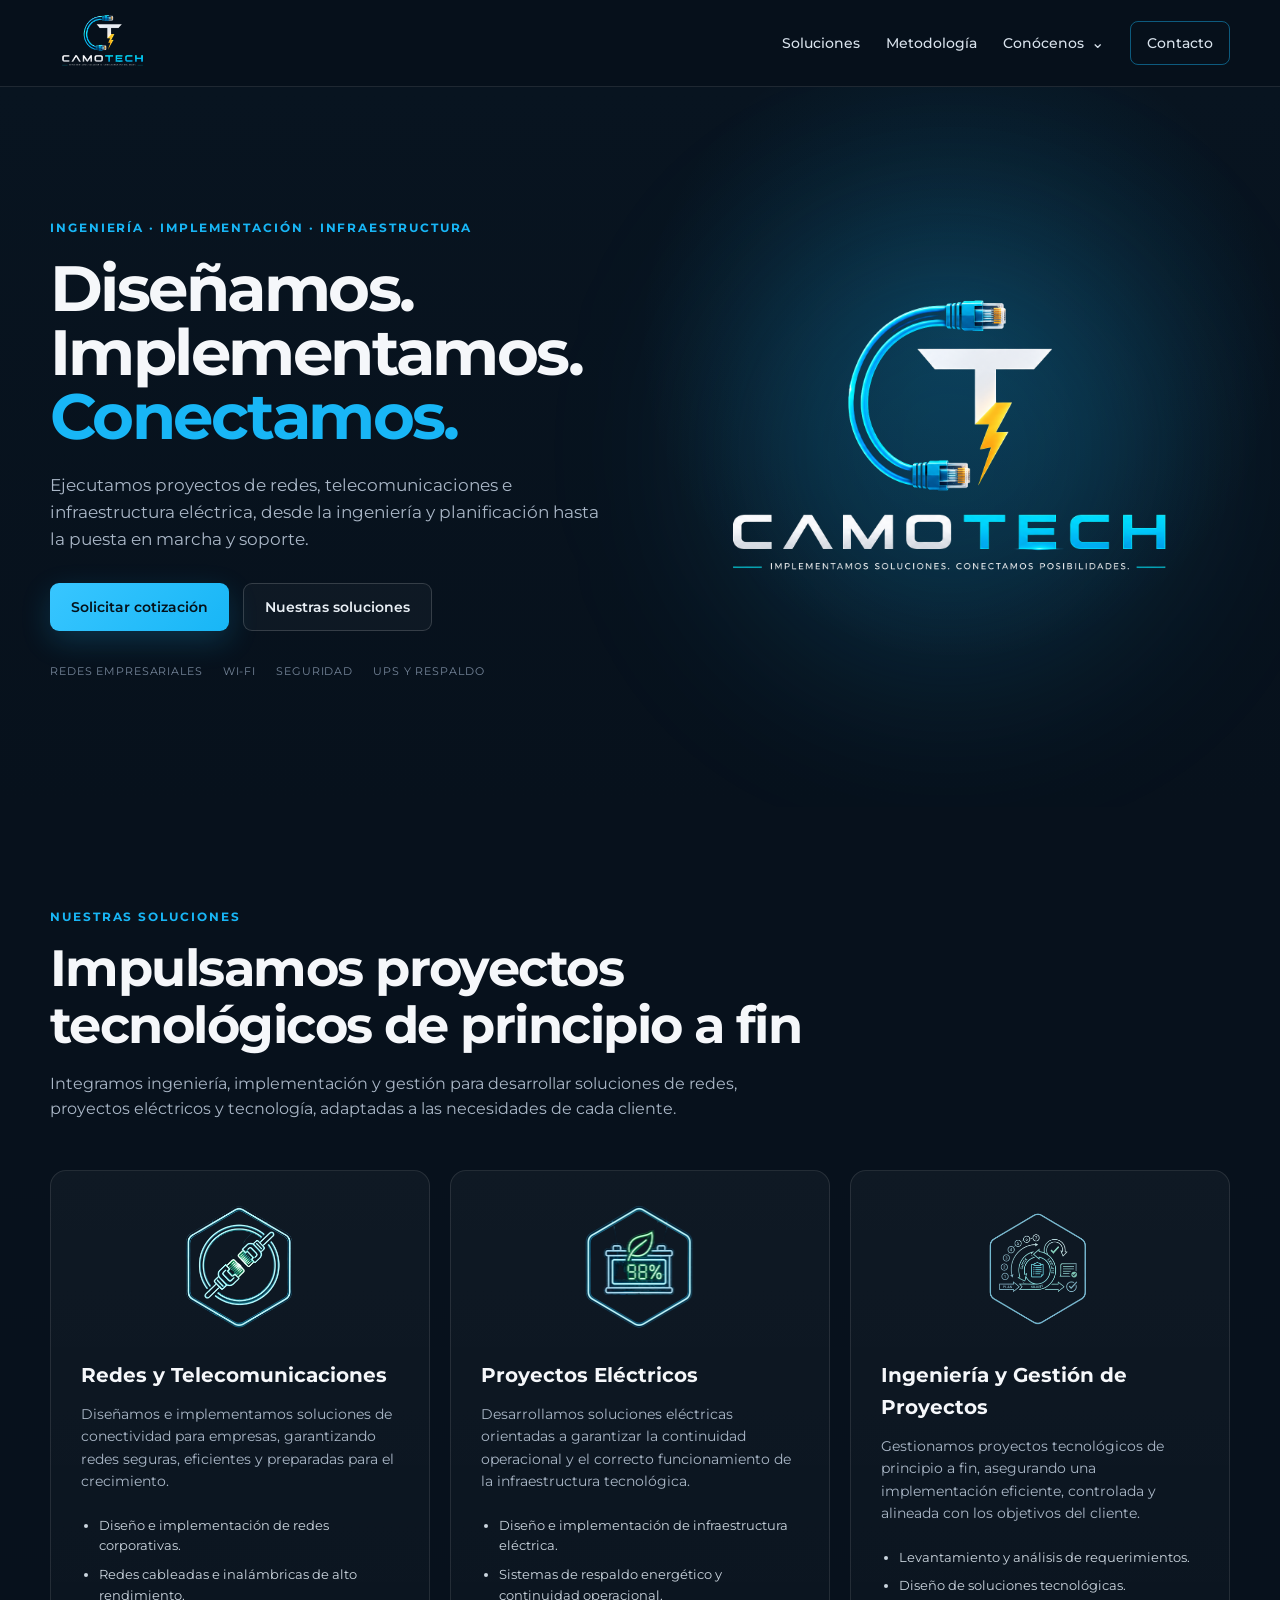
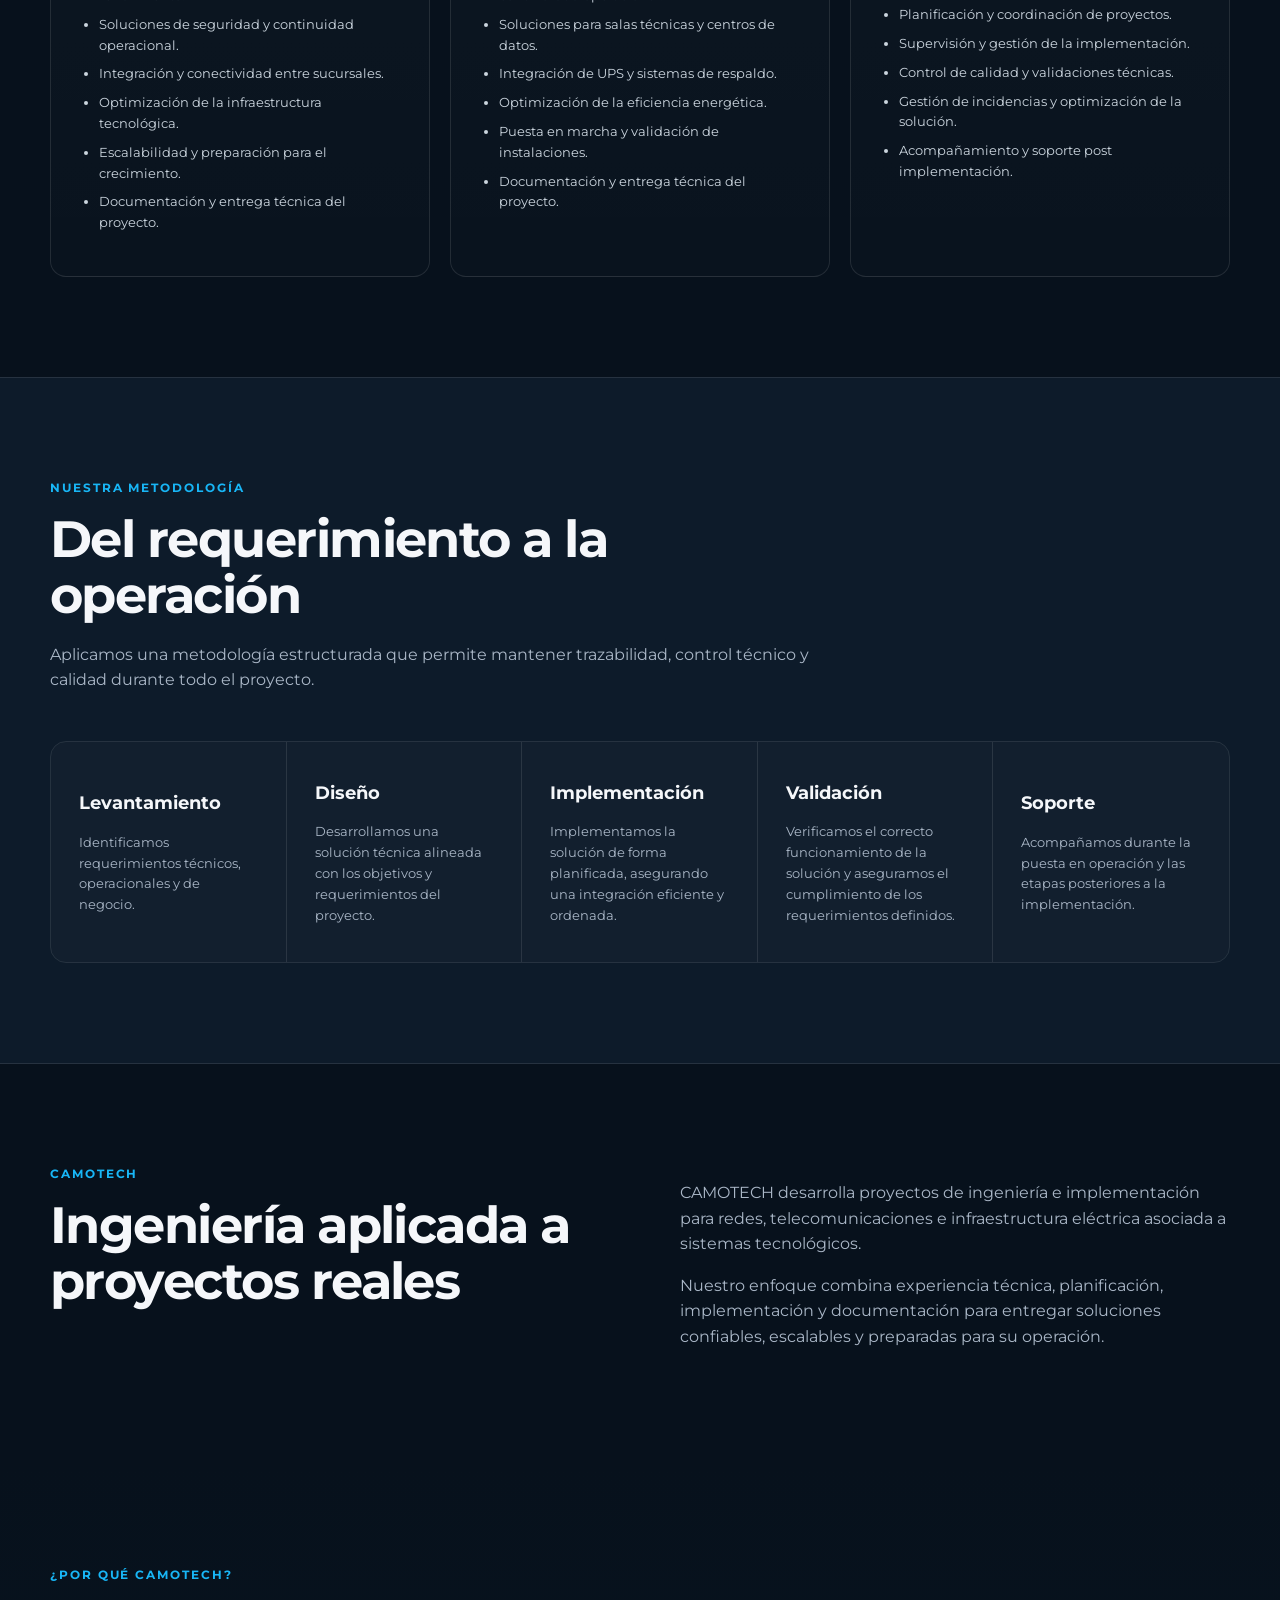
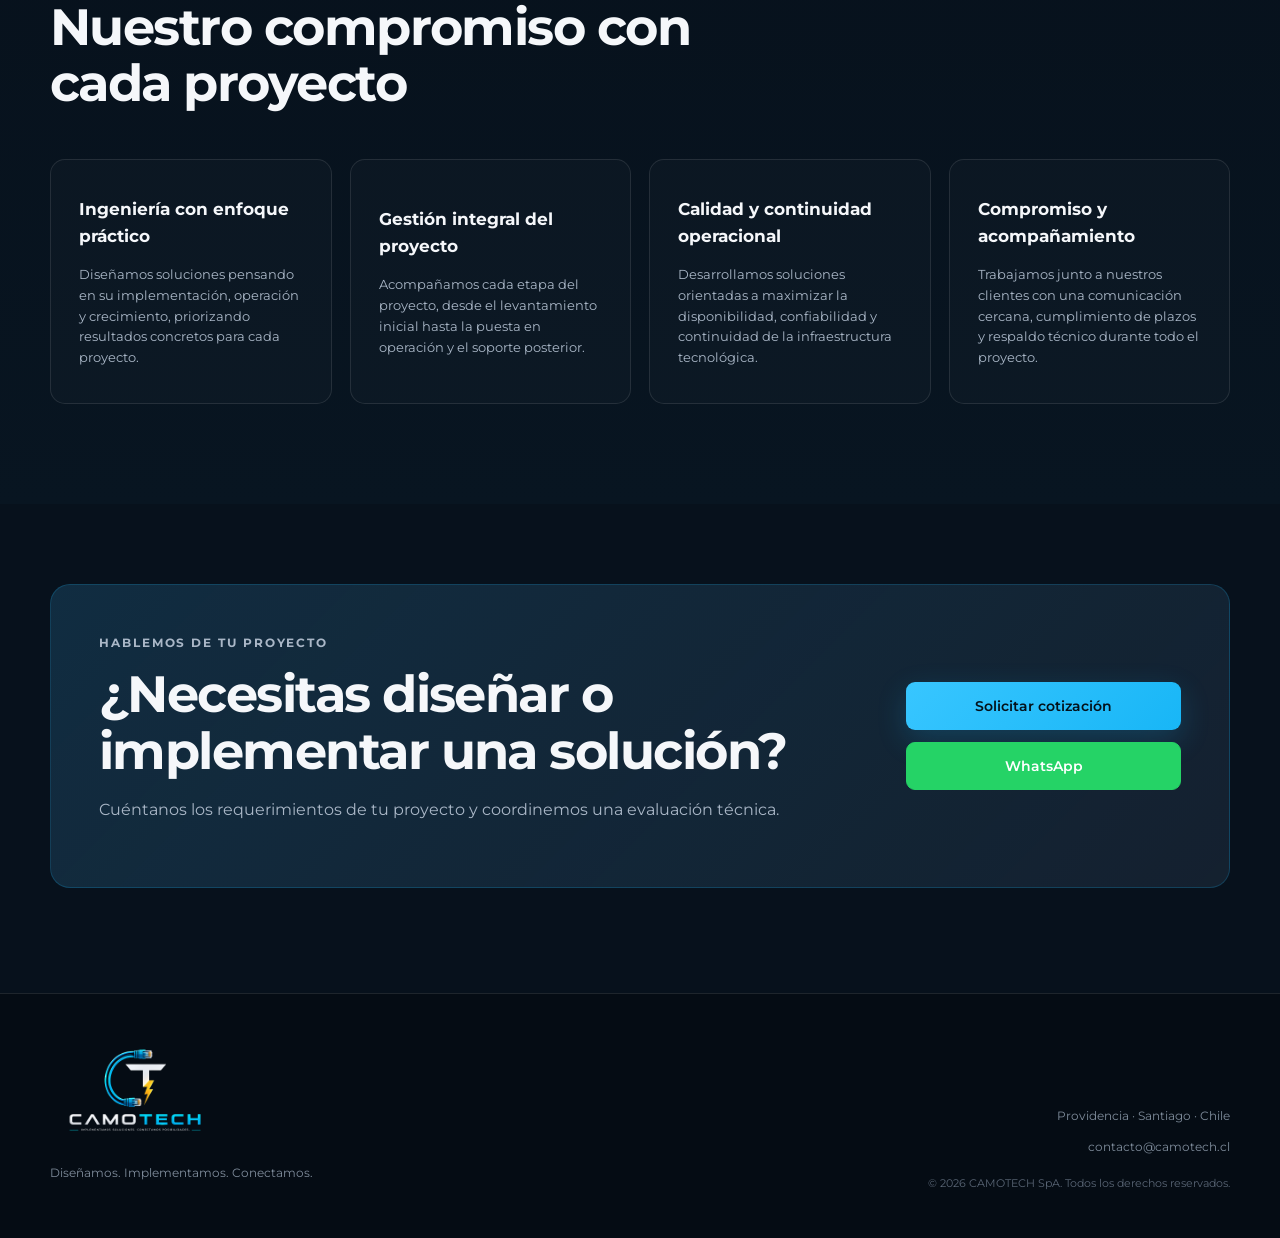
==== index.html @ 5288572d "Quienes somos" ====
<!DOCTYPE html>
<html lang="es">
<head>
  <meta charset="UTF-8" />
  <meta name="viewport" content="width=device-width, initial-scale=1.0" />

  <title>CAMOTECH | Ingeniería de Redes, Telecomunicaciones y Proyectos Eléctricos</title>

  <meta
    name="description"
    content="Desarrollamos proyectos de ingeniería de redes, telecomunicaciones y proyectos eléctricos para empresas, acompañando cada etapa desde el diseño hasta la implementación y soporte."
  />

  <!-- Open Graph -->
  <meta property="og:type" content="website" />
  <meta property="og:url" content="https://camotech.cl/" />
  <meta property="og:title" content="CAMOTECH | Ingeniería de Redes, Telecomunicaciones y Proyectos Eléctricos" />
  <meta property="og:description" content="Desarrollamos proyectos de ingeniería de redes, telecomunicaciones y proyectos eléctricos para empresas, acompañando cada etapa desde el diseño hasta la implementación y soporte." />
  <meta property="og:image" content="https://camotech.cl/og-image.png" />

  <!-- Twitter -->
  <meta name="twitter:card" content="summary_large_image" />
  <meta name="twitter:title" content="CAMOTECH | Ingeniería de Redes, Telecomunicaciones y Proyectos Eléctricos" />
  <meta name="twitter:description" content="Desarrollamos proyectos de ingeniería de redes, telecomunicaciones y proyectos eléctricos para empresas." />
  <meta name="twitter:image" content="https://camotech.cl/og-image.png" />

  <link rel="preconnect" href="https://fonts.googleapis.com" />
  <link rel="preconnect" href="https://fonts.gstatic.com" crossorigin />

  <link
    href="https://fonts.googleapis.com/css2?family=Montserrat:wght@400;500;600;700;800&display=swap"
    rel="stylesheet"
  />

  <!-- Google Analytics -->
  <script async src="https://www.googletagmanager.com/gtag/js?id=G-BHPN498LLK"></script>
  <script>
    window.dataLayer = window.dataLayer || [];
    function gtag(){dataLayer.push(arguments);}
    gtag('js', new Date());
    gtag('config', 'G-BHPN498LLK');
  </script>

  <link rel="stylesheet" href="style.css" />
</head>

<body>
  <!-- HEADER -->
  <header class="header">
    <nav class="nav container">

      <a class="logo" href="#inicio">
        <img src="logo.png" alt="CAMOTECH" />
      </a>

   <div class="nav-links">

  <a href="#servicios">Soluciones</a>

  <a href="#metodologia">Metodología</a>

  <div class="nav-dropdown">

    <button class="nav-dropdown-toggle" type="button">
      Conócenos
      <span class="dropdown-arrow">⌄</span>
    </button>

    <div class="nav-dropdown-menu">

      <a href="quienes-somos.html">
        Quiénes somos
      </a>

      <a href="codigo-etico.html">
        Código Ético
      </a>

      <a href="marcas.html">
        Marcas y tecnologías
      </a>

      <a href="politicas.html">
        Políticas
      </a>

    </div>

  </div>

  <a href="#contacto" class="nav-contact">Contacto</a>

</div>

    </nav>
  </header>


  <main>

    <!-- HERO -->
    <section id="inicio" class="hero">

      <div class="container hero-layout">

        <div class="hero-copy">

          <p class="eyebrow">
            INGENIERÍA · IMPLEMENTACIÓN · INFRAESTRUCTURA
          </p>

          <h1>
            Diseñamos.<br />
            Implementamos.<br />
            <span>Conectamos.</span>
          </h1>

          <p class="hero-text">
            Ejecutamos proyectos de redes, telecomunicaciones e infraestructura
            eléctrica, desde la ingeniería y planificación hasta la puesta en
            marcha y soporte.
          </p>

          <div class="hero-actions">

            <a class="btn btn-primary" href="#contacto">
              Solicitar cotización
            </a>

            <a class="btn btn-secondary" href="#servicios">
              Nuestras soluciones
            </a>

          </div>

          <div class="hero-tags">
            <span>Redes empresariales</span>
            <span>Wi-Fi</span>
            <span>Seguridad</span>
            <span>UPS y respaldo</span>
          </div>

        </div>


        <div class="hero-logo">
          <div class="logo-glow"></div>
          <img src="logo.png" alt="Logo CAMOTECH" />
        </div>

      </div>

    </section>


    <!-- SOLUCIONES -->
    <section id="servicios" class="section">

      <div class="container">

        <div class="section-header">

          <p class="eyebrow">
            NUESTRAS SOLUCIONES
          </p>

          <h2>
            Impulsamos proyectos tecnológicos de principio a fin
          </h2>

          <p>
            Integramos ingeniería, implementación y gestión para desarrollar
            soluciones de redes, proyectos eléctricos y tecnología, adaptadas
            a las necesidades de cada cliente.
          </p>

        </div>


        <div class="service-grid">

          <!-- REDES -->
          <article class="service-card">

            <div class="service-icon">
              <img src="redes.png" alt="Redes y Telecomunicaciones" />
            </div>

            <h3>
              Redes y Telecomunicaciones
            </h3>

            <p>
              Diseñamos e implementamos soluciones de conectividad para empresas,
              garantizando redes seguras, eficientes y preparadas para el crecimiento.
            </p>

            <ul>
              <li>Diseño e implementación de redes corporativas.</li>
              <li>Redes cableadas e inalámbricas de alto rendimiento.</li>
              <li>Soluciones de seguridad y continuidad operacional.</li>
              <li>Integración y conectividad entre sucursales.</li>
              <li>Optimización de la infraestructura tecnológica.</li>
              <li>Escalabilidad y preparación para el crecimiento.</li>
              <li>Documentación y entrega técnica del proyecto.</li>
            </ul>

          </article>


          <!-- PROYECTOS ELÉCTRICOS -->
          <article class="service-card">

            <div class="service-icon">
              <img src="electricidad.png" alt="Proyectos Eléctricos" />
            </div>

            <h3>
              Proyectos Eléctricos
            </h3>

            <p>
              Desarrollamos soluciones eléctricas orientadas a garantizar la
              continuidad operacional y el correcto funcionamiento de la
              infraestructura tecnológica.
            </p>

            <ul>
              <li>Diseño e implementación de infraestructura eléctrica.</li>
              <li>Sistemas de respaldo energético y continuidad operacional.</li>
              <li>Soluciones para salas técnicas y centros de datos.</li>
              <li>Integración de UPS y sistemas de respaldo.</li>
              <li>Optimización de la eficiencia energética.</li>
              <li>Puesta en marcha y validación de instalaciones.</li>
              <li>Documentación y entrega técnica del proyecto.</li>
            </ul>

          </article>


          <!-- INGENIERÍA -->
          <article class="service-card">

            <div class="service-icon">
              <img src="Ingenieria.png" alt="Ingeniería y Gestión de Proyectos" />
            </div>

            <h3>
              Ingeniería y Gestión de Proyectos
            </h3>

            <p>
              Gestionamos proyectos tecnológicos de principio a fin, asegurando
              una implementación eficiente, controlada y alineada con los
              objetivos del cliente.
            </p>

            <ul>
              <li>Levantamiento y análisis de requerimientos.</li>
              <li>Diseño de soluciones tecnológicas.</li>
              <li>Planificación y coordinación de proyectos.</li>
              <li>Supervisión y gestión de la implementación.</li>
              <li>Control de calidad y validaciones técnicas.</li>
              <li>Gestión de incidencias y optimización de la solución.</li>
              <li>Acompañamiento y soporte post implementación.</li>
            </ul>

          </article>

        </div>

      </div>

    </section>


    <!-- METODOLOGÍA -->
    <section id="metodologia" class="method">

      <div class="container">

        <div class="section-header method-heading">

          <p class="eyebrow">
            NUESTRA METODOLOGÍA
          </p>

          <h2>
            Del requerimiento a la operación
          </h2>

          <p>
            Aplicamos una metodología estructurada que permite mantener
            trazabilidad, control técnico y calidad durante todo el proyecto.
          </p>

        </div>


        <div class="method-grid">

          <div class="method-step">
            <h3>Levantamiento</h3>
            <p>
              Identificamos requerimientos técnicos, operacionales y de negocio.
            </p>
          </div>

          <div class="method-step">
            <h3>Diseño</h3>
            <p>
              Desarrollamos una solución técnica alineada con los objetivos y
              requerimientos del proyecto.
            </p>
          </div>

          <div class="method-step">
            <h3>Implementación</h3>
            <p>
              Implementamos la solución de forma planificada, asegurando una
              integración eficiente y ordenada.
            </p>
          </div>

          <div class="method-step">
            <h3>Validación</h3>
            <p>
              Verificamos el correcto funcionamiento de la solución y aseguramos
              el cumplimiento de los requerimientos definidos.
            </p>
          </div>

          <div class="method-step">
            <h3>Soporte</h3>
            <p>
              Acompañamos durante la puesta en operación y las etapas posteriores
              a la implementación.
            </p>
          </div>

        </div>

      </div>

    </section>


    <!-- NOSOTROS -->
    <section id="nosotros" class="section about">

      <div class="container about-layout">

        <div>
          <p class="eyebrow">CAMOTECH</p>
          <h2>Ingeniería aplicada a proyectos reales</h2>
        </div>

        <div class="about-text">

          <p>
            CAMOTECH desarrolla proyectos de ingeniería e implementación para
            redes, telecomunicaciones e infraestructura eléctrica asociada a
            sistemas tecnológicos.
          </p>

          <p>
            Nuestro enfoque combina experiencia técnica, planificación,
            implementación y documentación para entregar soluciones confiables,
            escalables y preparadas para su operación.
          </p>

        </div>

      </div>

    </section>


    <!-- POR QUÉ CAMOTECH -->
    <section class="section why">

      <div class="container">

        <div class="section-header">

          <p class="eyebrow">
            ¿POR QUÉ CAMOTECH?
          </p>

          <h2>
            Nuestro compromiso con cada proyecto
          </h2>

        </div>


        <div class="why-grid">

          <article class="why-card">

            <h3>
              Ingeniería con enfoque práctico
            </h3>

            <p>
              Diseñamos soluciones pensando en su implementación, operación y
              crecimiento, priorizando resultados concretos para cada proyecto.
            </p>

          </article>


          <article class="why-card">

            <h3>
              Gestión integral del proyecto
            </h3>

            <p>
              Acompañamos cada etapa del proyecto, desde el levantamiento inicial
              hasta la puesta en operación y el soporte posterior.
            </p>

          </article>


          <article class="why-card">

            <h3>
              Calidad y continuidad operacional
            </h3>

            <p>
              Desarrollamos soluciones orientadas a maximizar la disponibilidad,
              confiabilidad y continuidad de la infraestructura tecnológica.
            </p>

          </article>


          <article class="why-card">

            <h3>
              Compromiso y acompañamiento
            </h3>

            <p>
              Trabajamos junto a nuestros clientes con una comunicación cercana,
              cumplimiento de plazos y respaldo técnico durante todo el proyecto.
            </p>

          </article>

        </div>

      </div>

    </section>


    <!-- CONTACTO -->
    <section id="contacto" class="contact">

      <div class="container contact-box">

        <div>

          <p class="eyebrow">
            HABLEMOS DE TU PROYECTO
          </p>

          <h2>
            ¿Necesitas diseñar o implementar una solución?
          </h2>

          <p>
            Cuéntanos los requerimientos de tu proyecto y coordinemos una
            evaluación técnica.
          </p>

        </div>


     <div class="contact-actions">

  <a
    class="btn btn-primary"
    href="mailto:contacto@camotech.cl?subject=Solicitud%20de%20cotización%20CAMOTECH"
  >
    Solicitar cotización
  </a>

  <a
    class="btn btn-whatsapp"
    href="https://wa.me/56978053548?text=Hola%2C%20quiero%20consultar%20por%20los%20servicios%20de%20CAMOTECH"
    target="_blank"
    rel="noopener noreferrer"
  >
    WhatsApp
  </a>

</div>

      </div>

    </section>

  </main>


  <!-- FOOTER -->
  <footer>

    <div class="container footer-content">

      <div class="footer-brand">

        <img src="logo.png" alt="CAMOTECH" />

        <p>
          Diseñamos. Implementamos. Conectamos.
        </p>

      </div>


      <div class="footer-info">

        <p>
          Providencia · Santiago · Chile
        </p>

        <p>
          contacto@camotech.cl
        </p>

        <small>
          © 2026 CAMOTECH SpA. Todos los derechos reservados.
        </small>

      </div>

    </div>

  </footer>

 </body>
</html>
---- style.css ----
:root{
  --bg:#07111c;
  --bg2:#0d1b2a;
  --panel:#101d2c;
  --cyan:#18b6f6;
  --cyan2:#38c6ff;
  --text:#f5f7fa;
  --muted:#aab7c7;
  --line:rgba(255,255,255,.10);
  --shadow:0 20px 60px rgba(0,0,0,.28);
}

*{box-sizing:border-box}
html{scroll-behavior:smooth}

body{
  margin:0;
  font-family:"Montserrat",Arial,sans-serif;
  background:var(--bg);
  color:var(--text);
  line-height:1.6;
}

img{display:block;max-width:100%}
a{color:inherit;text-decoration:none}

.container{
  width:min(1180px,calc(100% - 40px));
  margin:0 auto;
}

/* HEADER */

.header{
  position:sticky;
  top:0;
  z-index:1000;
  background:rgba(7,17,28,.92);
  backdrop-filter:blur(14px);
  border-bottom:1px solid var(--line);
}

.nav{
  min-height:76px;
  display:flex;
  align-items:center;
  justify-content:space-between;
  gap:30px;
  padding:8px 0;
}

.logo img{width:105px;height:auto}

.nav-links{
  display:flex;
  align-items:center;
  gap:26px;
  font-size:14px;
  font-weight:500;
}

.nav-links a{color:#d8e2ec;transition:.2s}
.nav-links a:hover{color:var(--cyan)}

.nav-contact{
  padding:10px 16px;
  border:1px solid rgba(24,182,246,.45);
  border-radius:8px;
}
/* MENÚ DESPLEGABLE CONÓCENOS */

.nav-dropdown{
  position:relative;
}

.nav-dropdown-toggle{
  display:flex;
  align-items:center;
  gap:7px;
  padding:0;
  border:0;
  background:transparent;
  color:#d8e2ec;
  font-family:"Montserrat",Arial,sans-serif;
  font-size:14px;
  font-weight:500;
  cursor:pointer;
}

.nav-dropdown-toggle:hover{
  color:var(--cyan);
}

.dropdown-arrow{
  display:inline-block;
  font-size:14px;
  line-height:1;
  transition:transform .2s ease;
}

.nav-dropdown-menu{
  position:absolute;
  top:calc(100% + 16px);
  left:50%;
  z-index:1001;

  width:230px;
  padding:8px;

  transform:translateX(-50%) translateY(8px);

  background:#0d1b2a;
  border:1px solid rgba(255,255,255,.10);
  border-radius:12px;
  box-shadow:0 20px 50px rgba(0,0,0,.35);

  opacity:0;
  visibility:hidden;
  pointer-events:none;

  transition:
    opacity .18s ease,
    transform .18s ease,
    visibility .18s;
}

.nav-dropdown-menu::before{
  content:"";
  position:absolute;
  top:-18px;
  left:0;
  width:100%;
  height:18px;
}

.nav-dropdown-menu a{
  display:block;
  padding:11px 13px;
  border-radius:7px;
  color:#d8e2ec;
  font-size:13px;
  white-space:nowrap;
}

.nav-dropdown-menu a:hover{
  color:var(--cyan);
  background:rgba(24,182,246,.08);
}

.nav-dropdown:hover .nav-dropdown-menu{
  opacity:1;
  visibility:visible;
  pointer-events:auto;
  transform:translateX(-50%) translateY(0);
}

.nav-dropdown:hover .dropdown-arrow{
  transform:rotate(180deg);
}
/* MENÚ DESPLEGABLE */

.nav-dropdown{
  position:relative;
}

.nav-dropdown-toggle{
  display:flex;
  align-items:center;
  gap:7px;
  padding:0;
  border:0;
  background:none;
  color:#d8e2ec;
  font-family:inherit;
  font-size:14px;
  font-weight:500;
  cursor:pointer;
  transition:.2s;
}

.nav-dropdown-toggle:hover{
  color:var(--cyan);
}

.dropdown-arrow{
  display:inline-block;
  font-size:16px;
  line-height:1;
  transition:transform .2s ease;
}

.nav-dropdown-menu{
  position:absolute;
  top:calc(100% + 18px);
  left:50%;
  width:230px;
  padding:8px;
  transform:translateX(-50%) translateY(8px);

  background:#0d1b2a;
  border:1px solid var(--line);
  border-radius:12px;
  box-shadow:0 20px 50px rgba(0,0,0,.35);

  opacity:0;
  visibility:hidden;
  pointer-events:none;

  transition:
    opacity .18s ease,
    transform .18s ease,
    visibility .18s;
}

.nav-dropdown-menu::before{
  content:"";
  position:absolute;
  top:-20px;
  left:0;
  width:100%;
  height:20px;
}

.nav-dropdown-menu a{
  display:block;
  padding:11px 13px;
  border-radius:7px;
  color:#d8e2ec;
  font-size:13px;
  transition:.15s;
}

.nav-dropdown-menu a:hover{
  color:var(--cyan);
  background:rgba(24,182,246,.08);
}

.nav-dropdown:hover .nav-dropdown-menu{
  opacity:1;
  visibility:visible;
  pointer-events:auto;
  transform:translateX(-50%) translateY(0);
}

.nav-dropdown:hover .dropdown-arrow{
  transform:rotate(180deg);
}
/* HERO */

.hero{
  position:relative;
  overflow:hidden;
  min-height:720px;
  display:flex;
  align-items:center;
  background:
    radial-gradient(circle at 75% 35%,rgba(24,182,246,.16),transparent 30%),
    linear-gradient(180deg,#081420 0%,#07111c 100%);
}

.hero-layout{
  position:relative;
  z-index:2;
  display:grid;
  grid-template-columns:1fr 1fr;
  align-items:center;
  gap:55px;
  padding:90px 0 85px;
}

.eyebrow{
  margin:0;
  color:var(--cyan);
  font-size:12px;
  font-weight:700;
  letter-spacing:.16em;
  text-transform:uppercase;
}

.hero h1{
  margin:18px 0 24px;
  font-size:clamp(44px,5vw,72px);
  line-height:1;
  letter-spacing:-.04em;
}

.hero h1 span{color:var(--cyan)}

.hero-text{
  max-width:670px;
  margin:0;
  color:var(--muted);
  font-size:17px;
}

.hero-actions{
  display:flex;
  gap:14px;
  flex-wrap:wrap;
  margin-top:30px;
}

.btn{
  min-height:48px;
  padding:0 21px;
  display:inline-flex;
  align-items:center;
  justify-content:center;
  border-radius:9px;
  font-size:14px;
  font-weight:600;
  transition:.2s;
}

.btn-primary{
  color:#04111a;
  background:linear-gradient(135deg,var(--cyan2),var(--cyan));
  box-shadow:0 10px 30px rgba(24,182,246,.20);
}

.btn-primary:hover{transform:translateY(-2px)}

.btn-secondary{
  color:#e9eff5;
  border:1px solid rgba(255,255,255,.16);
  background:rgba(255,255,255,.03);
}

.btn-secondary:hover{
  color:var(--cyan);
  border-color:rgba(24,182,246,.55);
}

.btn.btn-whatsapp{
  background:#25D366 !important;
  color:#fff !important;
  border:1px solid #25D366 !important;
}

.btn.btn-whatsapp:hover{
  background:#1fb85a !important;
  border-color:#1fb85a !important;
  color:#fff !important;
}

.hero-tags{
  margin-top:32px;
  display:flex;
  flex-wrap:wrap;
  gap:12px 20px;
  color:#758599;
  font-size:11px;
  letter-spacing:.08em;
  text-transform:uppercase;
}

.hero-logo{
  position:relative;
  display:flex;
  align-items:center;
  justify-content:center;
}

.hero-logo img{
  position:relative;
  z-index:2;
  width:min(100%,720px);
  height:auto;
}

.logo-glow{
  position:absolute;
  width:440px;
  height:440px;
  border-radius:50%;
  background:rgba(24,182,246,.16);
  filter:blur(90px);
}

/* GENERAL */

.section{padding:100px 0}

.section-header{
  max-width:760px;
  margin-bottom:48px;
}

.section-header h2,
.about h2,
.contact h2{
  margin:14px 0 18px;
  font-size:clamp(34px,4vw,52px);
  line-height:1.1;
  letter-spacing:-.03em;
}

.section-header>p:last-child,
.about-text p,
.contact p{color:var(--muted)}

/* SOLUCIONES */

.service-grid{
  display:grid;
  grid-template-columns:repeat(3,1fr);
  gap:20px;
}

.service-card{
  min-height:500px;
  padding:30px;
  border:1px solid var(--line);
  border-radius:16px;
  background:linear-gradient(180deg,rgba(255,255,255,.035),rgba(255,255,255,.012));
  transition:.2s;
}

.service-card:hover{
  transform:translateY(-5px);
  border-color:rgba(24,182,246,.38);
  box-shadow:var(--shadow);
}

.service-icon{
  width:100%;
  display:flex;
  justify-content:center;
  align-items:center;
  margin-bottom:28px;
}

.service-icon img{
  width:130px;
  height:130px;
  object-fit:contain;
}

.service-card h3{
  margin:0 0 12px;
  font-size:20px;
}

.service-card p{
  margin:0;
  color:var(--muted);
  font-size:14px;
}

.service-card ul{
  margin-top:22px;
  padding-left:18px;
  color:#ccd6df;
  font-size:13px;
}

.service-card li{margin-bottom:8px}

/* METODOLOGÍA */

.method{
  padding:100px 0;
  background:var(--bg2);
  border-top:1px solid var(--line);
  border-bottom:1px solid var(--line);
}

.method-grid{
  display:grid;
  grid-template-columns:repeat(5,1fr);
  border:1px solid var(--line);
  border-radius:16px;
  overflow:hidden;
}

.method-step{
  min-height:220px;
  padding:28px;
  background:rgba(255,255,255,.018);
  border-right:1px solid var(--line);
  display:flex;
  flex-direction:column;
  justify-content:center;
}

.method-step:last-child{border-right:0}

.method-step h3{
  margin:0 0 14px;
  font-size:18px;
}

.method-step p{
  margin:0;
  color:var(--muted);
  font-size:13px;
}

/* NOSOTROS */

.about-layout{
  display:grid;
  grid-template-columns:1fr 1fr;
  gap:80px;
}

.about-text{font-size:16px}

/* POR QUÉ CAMOTECH */

.why{
  background:linear-gradient(180deg,var(--bg),#081521);
}

.why-grid{
  display:grid;
  grid-template-columns:repeat(4,1fr);
  gap:18px;
}

.why-card{
  min-height:245px;
  padding:28px;
  display:flex;
  flex-direction:column;
  justify-content:center;
  border:1px solid var(--line);
  border-radius:15px;
  background:rgba(255,255,255,.018);
}

.why-card h3{
  margin:0 0 14px;
  font-size:17px;
}

.why-card p{
  margin:0;
  color:var(--muted);
  font-size:13px;
}

/* CONTACTO */

.contact{padding:80px 0 105px}

.contact-box{
  padding:48px;
  display:flex;
  justify-content:space-between;
  align-items:center;
  gap:40px;
  border:1px solid rgba(24,182,246,.20);
  border-radius:20px;
  background:
    linear-gradient(135deg,rgba(24,182,246,.10),rgba(255,255,255,.015)),
    var(--panel);
}

.contact-box h2{max-width:720px}

.contact-actions{
  min-width:275px;
  display:flex;
  flex-direction:column;
  gap:12px;
}

/* FOOTER */

footer{
  padding:44px 0;
  background:#050c14;
  border-top:1px solid var(--line);
}

.footer-content{
  display:flex;
  justify-content:space-between;
  align-items:flex-end;
  gap:40px;
}

.footer-brand img{width:170px}

.footer-brand p,
.footer-info p{
  color:#7f8c9b;
  font-size:12px;
}

.footer-info{text-align:right}

.footer-info small{
  color:#596575;
  font-size:11px;
}

/* RESPONSIVE */

@media(max-width:980px){
  .hero-layout{grid-template-columns:1fr;padding:100px 0 80px}
  .hero-logo{order:-1}
  .hero-logo img{max-width:560px}
  .service-grid{grid-template-columns:1fr 1fr}
  .method-grid{grid-template-columns:1fr 1fr}
  .method-step{border-bottom:1px solid var(--line)}
  .why-grid{grid-template-columns:1fr 1fr}
  .about-layout{grid-template-columns:1fr;gap:24px}
}

@media(max-width:700px){
  .container{width:min(100% - 28px,1180px)}
  .nav-links{display:none}
  .logo img{width:95px}
  .hero{min-height:auto}
  .hero-layout{padding:80px 0 65px}
  .hero h1{font-size:44px}
  .hero-logo img{max-width:420px}
  .section,.method{padding:76px 0}
  .service-grid,.method-grid,.why-grid{grid-template-columns:1fr}
  .method-step{border-right:0}
  .contact-box{padding:32px 24px;flex-direction:column;align-items:flex-start}
  .contact-actions{width:100%;min-width:0}
  .footer-content{flex-direction:column;align-items:flex-start}
  .footer-info{text-align:left}
}
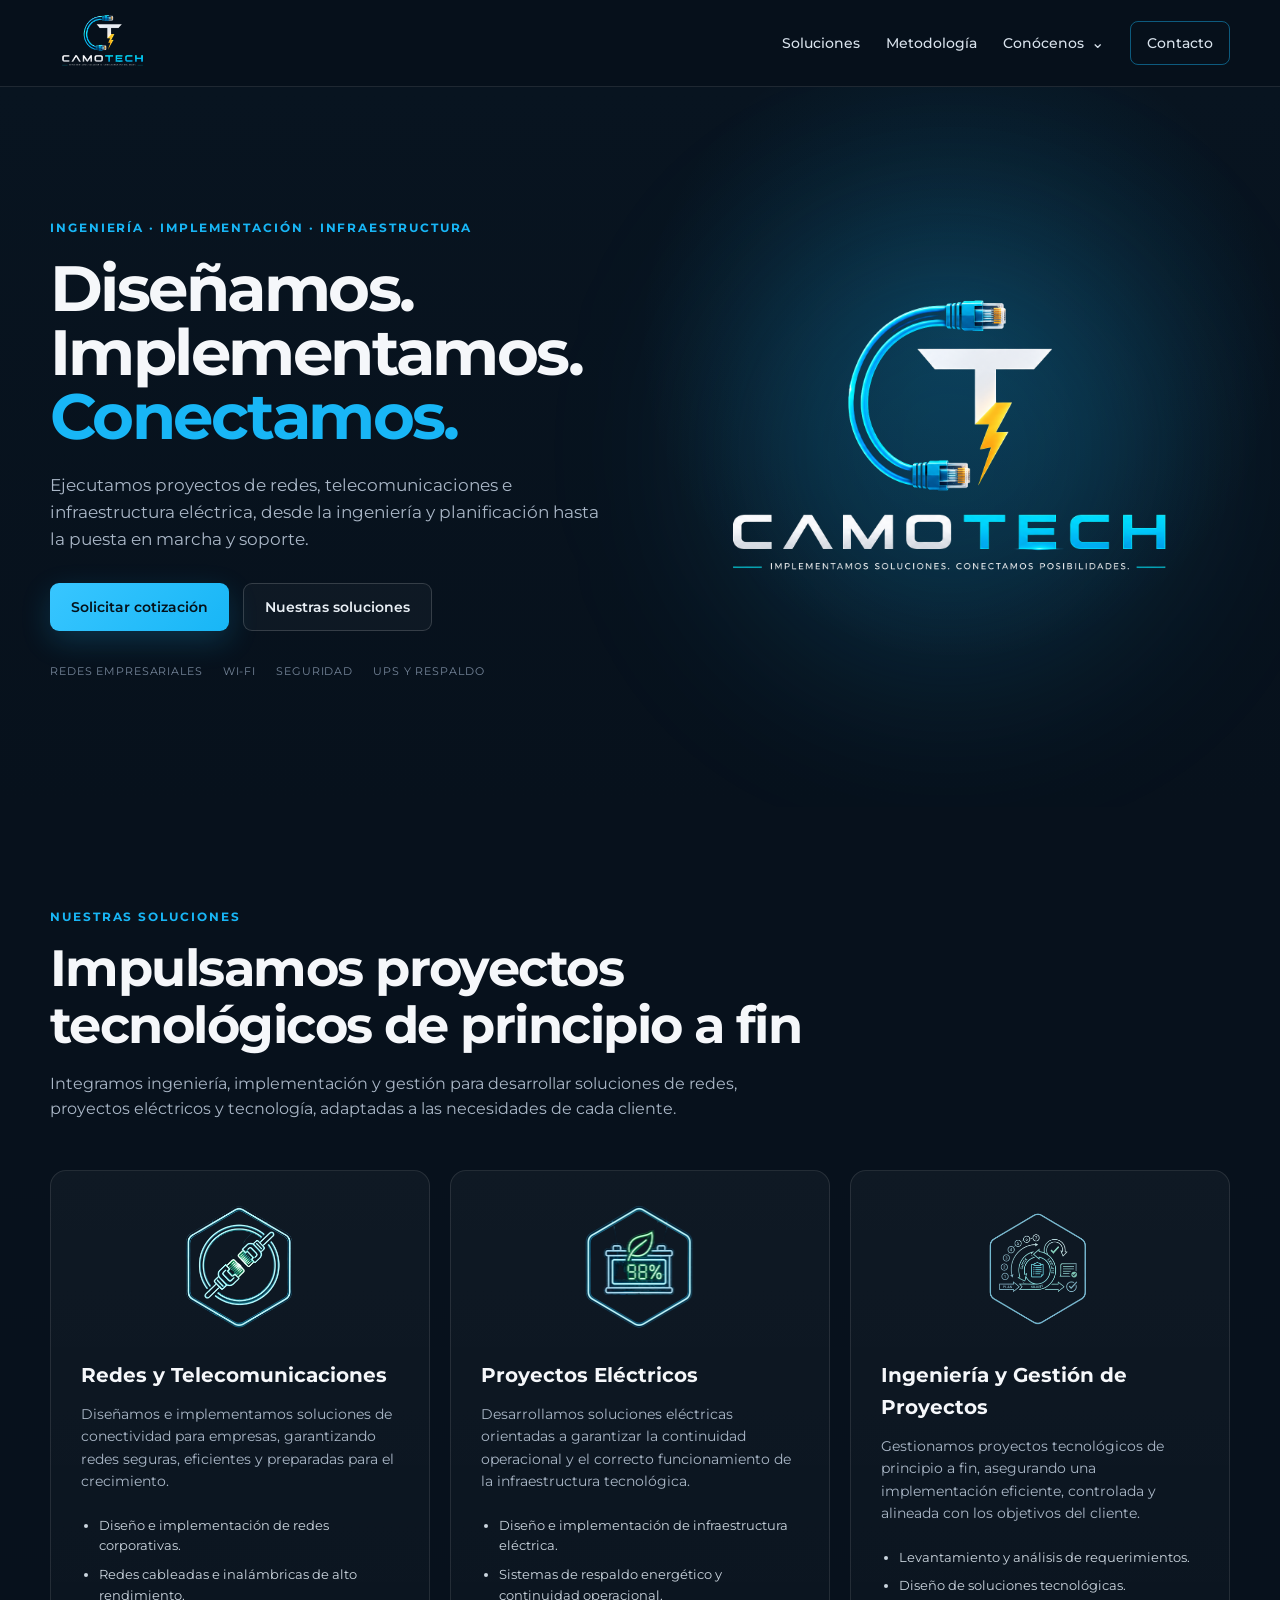
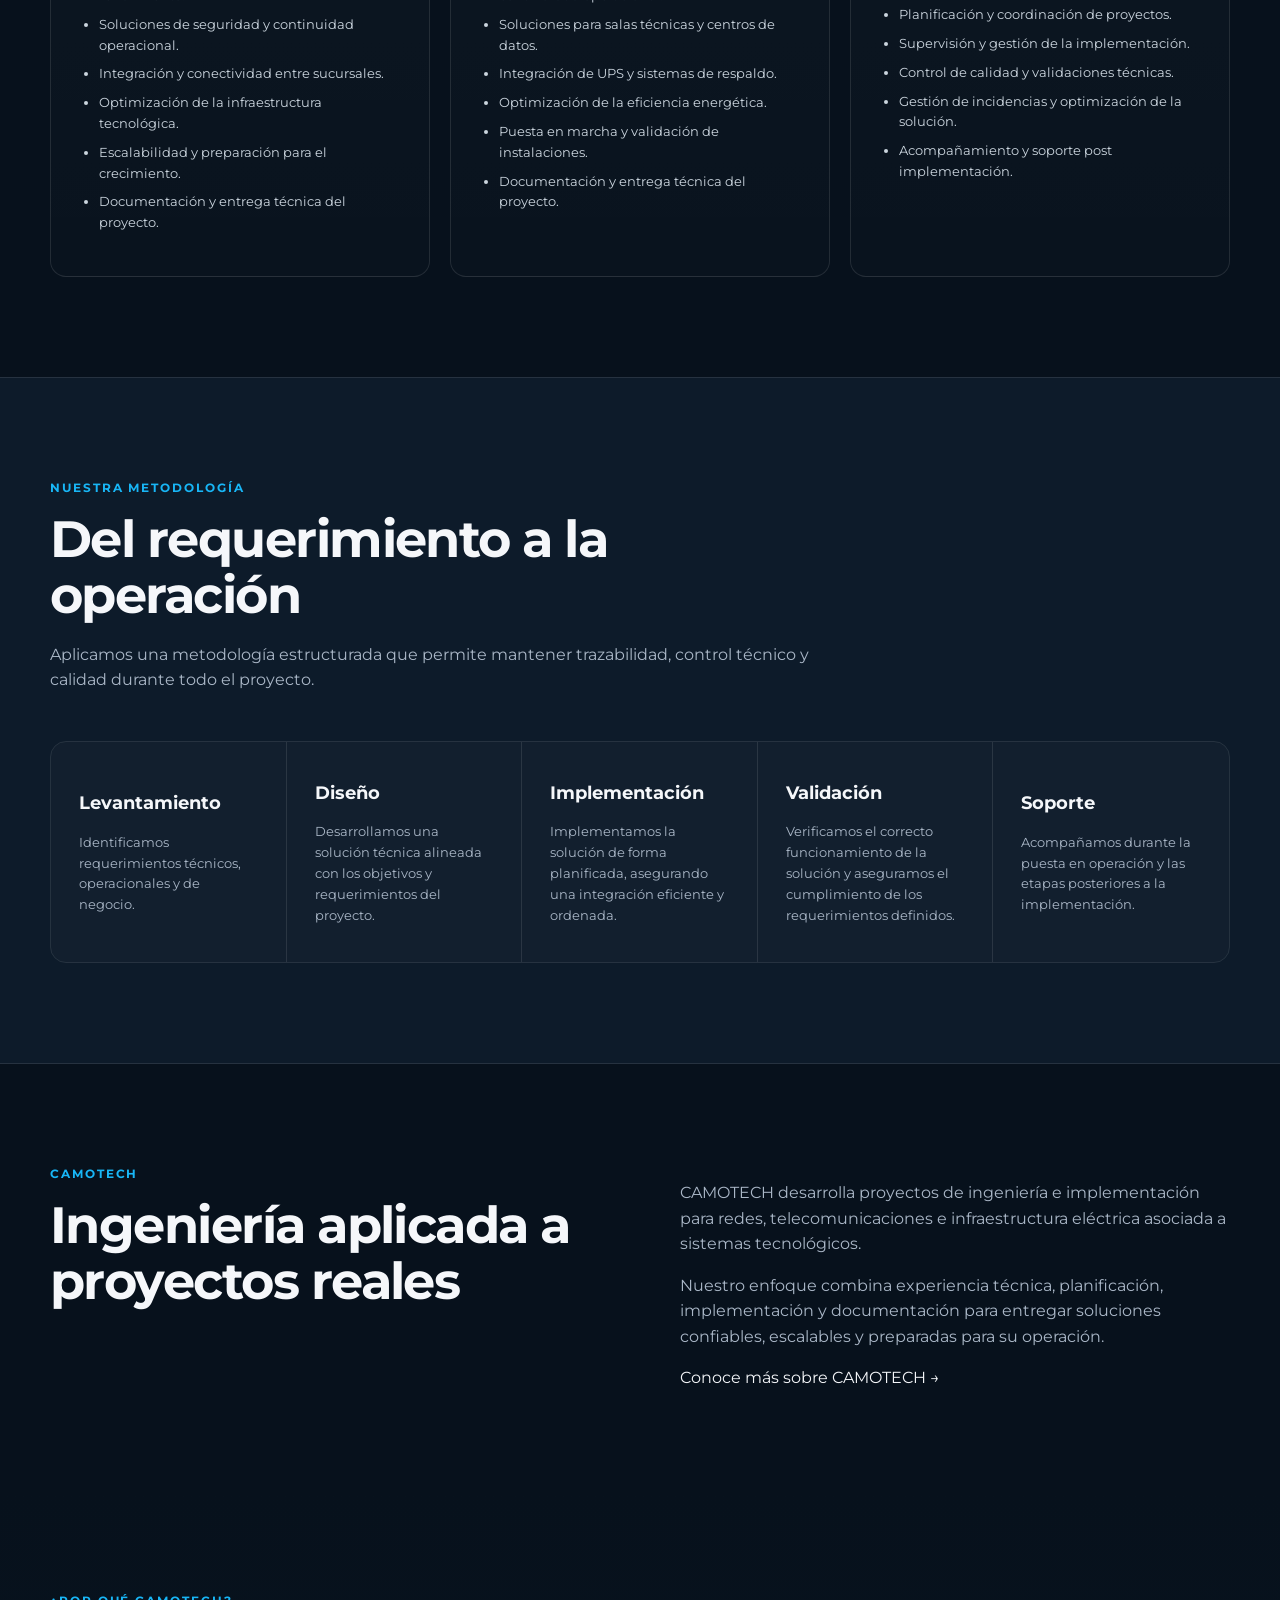
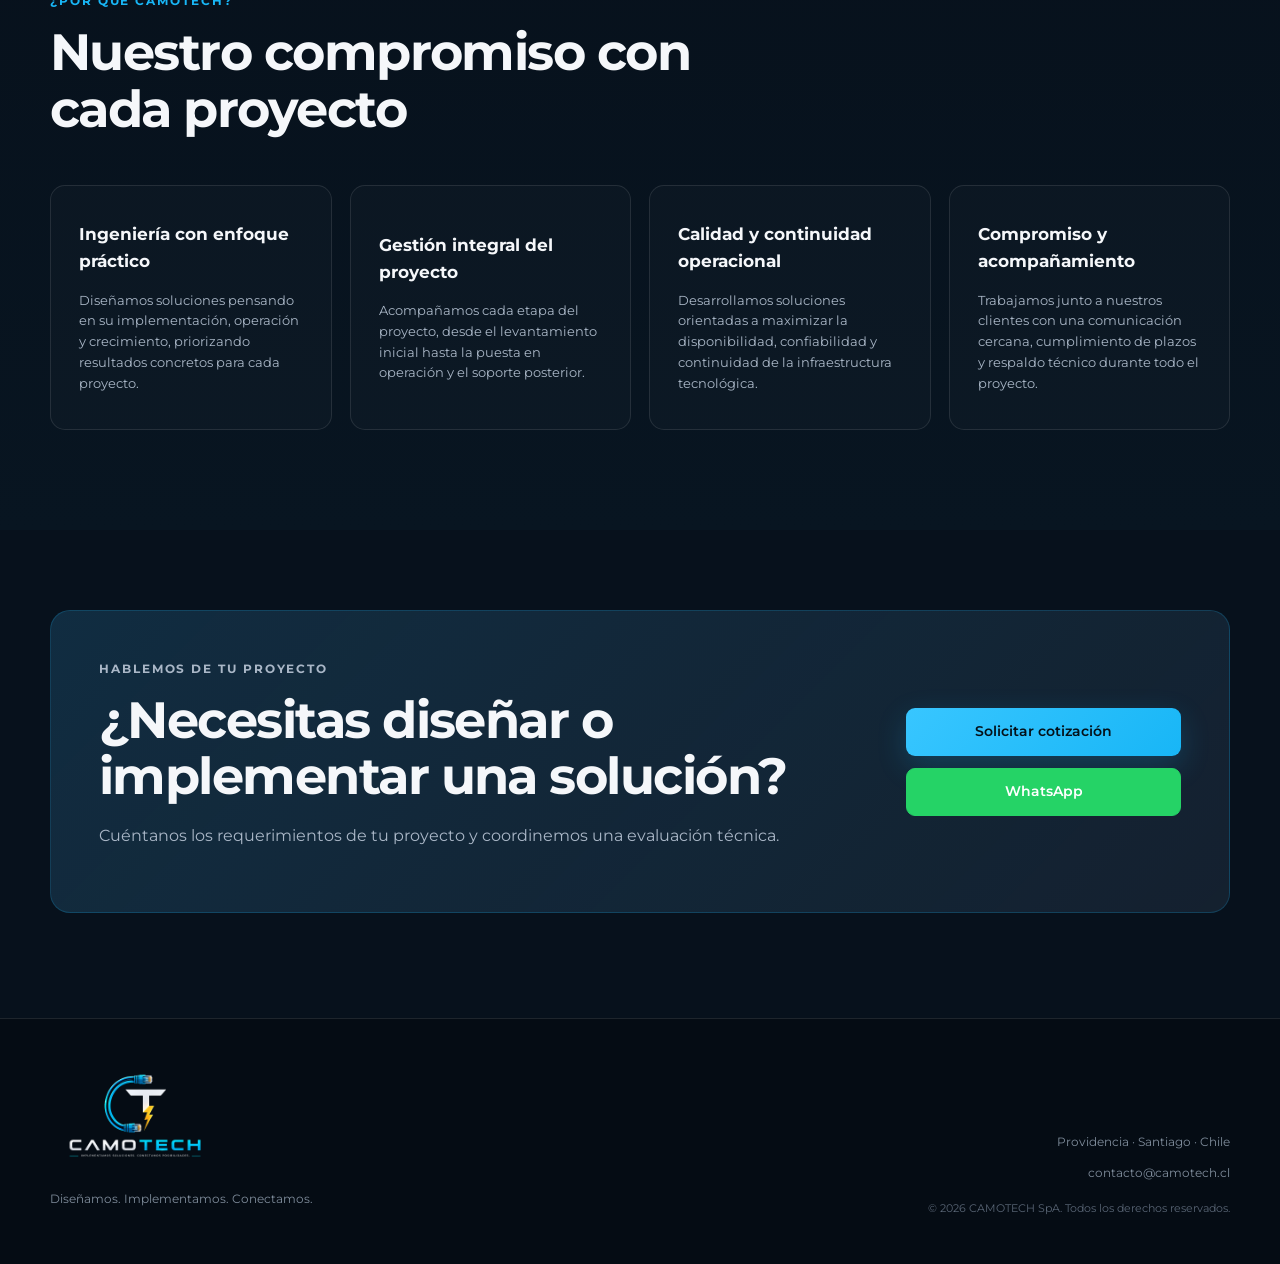
==== commit f208ecab: "Update index.html" ====
--- a/index.html
+++ b/index.html
@@ -23,7 +23,7 @@
   <meta name="twitter:title" content="CAMOTECH | Ingeniería de Redes, Telecomunicaciones y Proyectos Eléctricos" />
   <meta name="twitter:description" content="Desarrollamos proyectos de ingeniería de redes, telecomunicaciones y proyectos eléctricos para empresas." />
   <meta name="twitter:image" content="https://camotech.cl/og-image.png" />
-
+  <link rel="canonical" href="https://camotech.cl/" />
   <link rel="preconnect" href="https://fonts.googleapis.com" />
   <link rel="preconnect" href="https://fonts.gstatic.com" crossorigin />
 
@@ -40,7 +40,23 @@
     gtag('js', new Date());
     gtag('config', 'G-BHPN498LLK');
   </script>
-
+<script type="application/ld+json">
+{
+  "@context": "https://schema.org",
+  "@type": "Organization",
+  "name": "CAMOTECH SpA",
+  "url": "https://camotech.cl/",
+  "logo": "https://camotech.cl/logo.png",
+  "email": "contacto@camotech.cl",
+  "address": {
+    "@type": "PostalAddress",
+    "addressLocality": "Providencia",
+    "addressRegion": "Región Metropolitana",
+    "addressCountry": "CL"
+  },
+  "description": "Empresa chilena de ingeniería de redes, telecomunicaciones, infraestructura tecnológica y proyectos eléctricos para empresas."
+}
+</script>
   <link rel="stylesheet" href="style.css" />
 </head>
 
@@ -368,7 +384,9 @@
             implementación y documentación para entregar soluciones confiables,
             escalables y preparadas para su operación.
           </p>
-
+      <a class="inline-link" href="quienes-somos.html">
+        Conoce más sobre CAMOTECH →
+      </a>
         </div>
 
       </div>
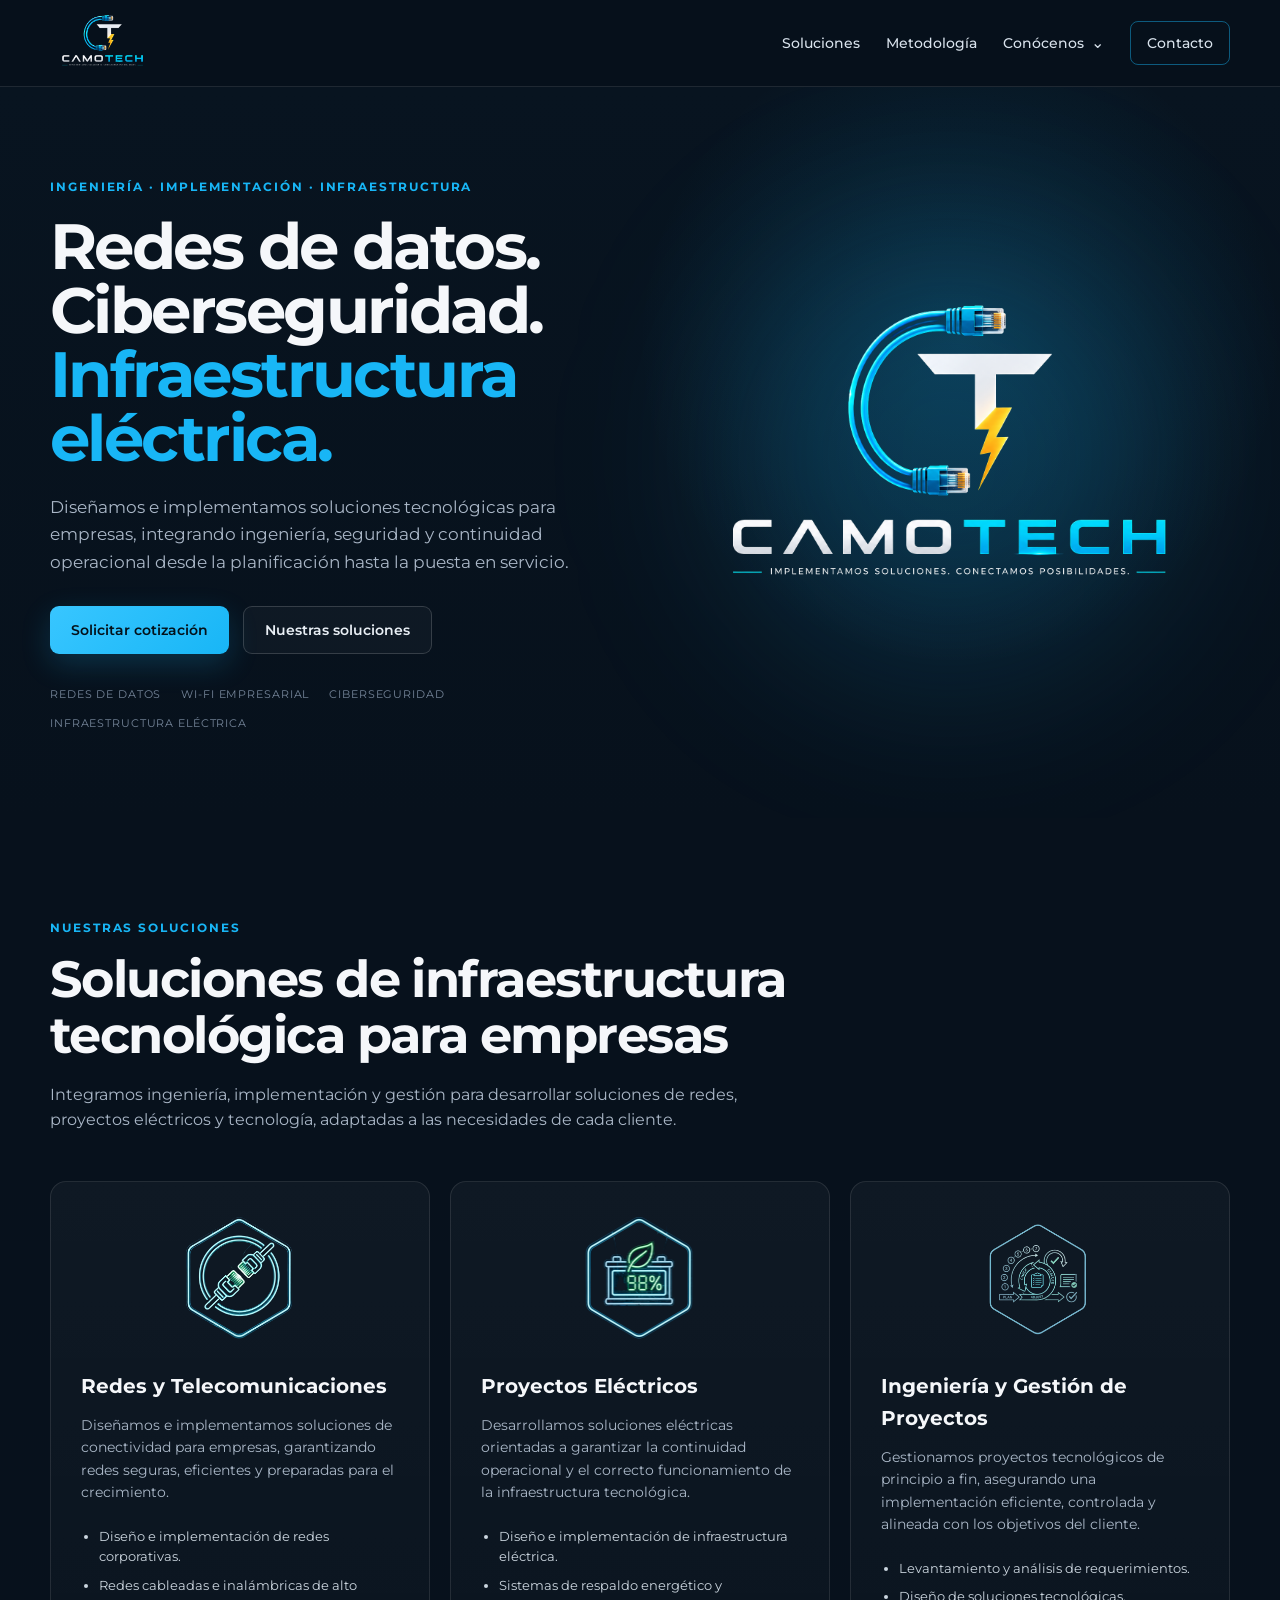
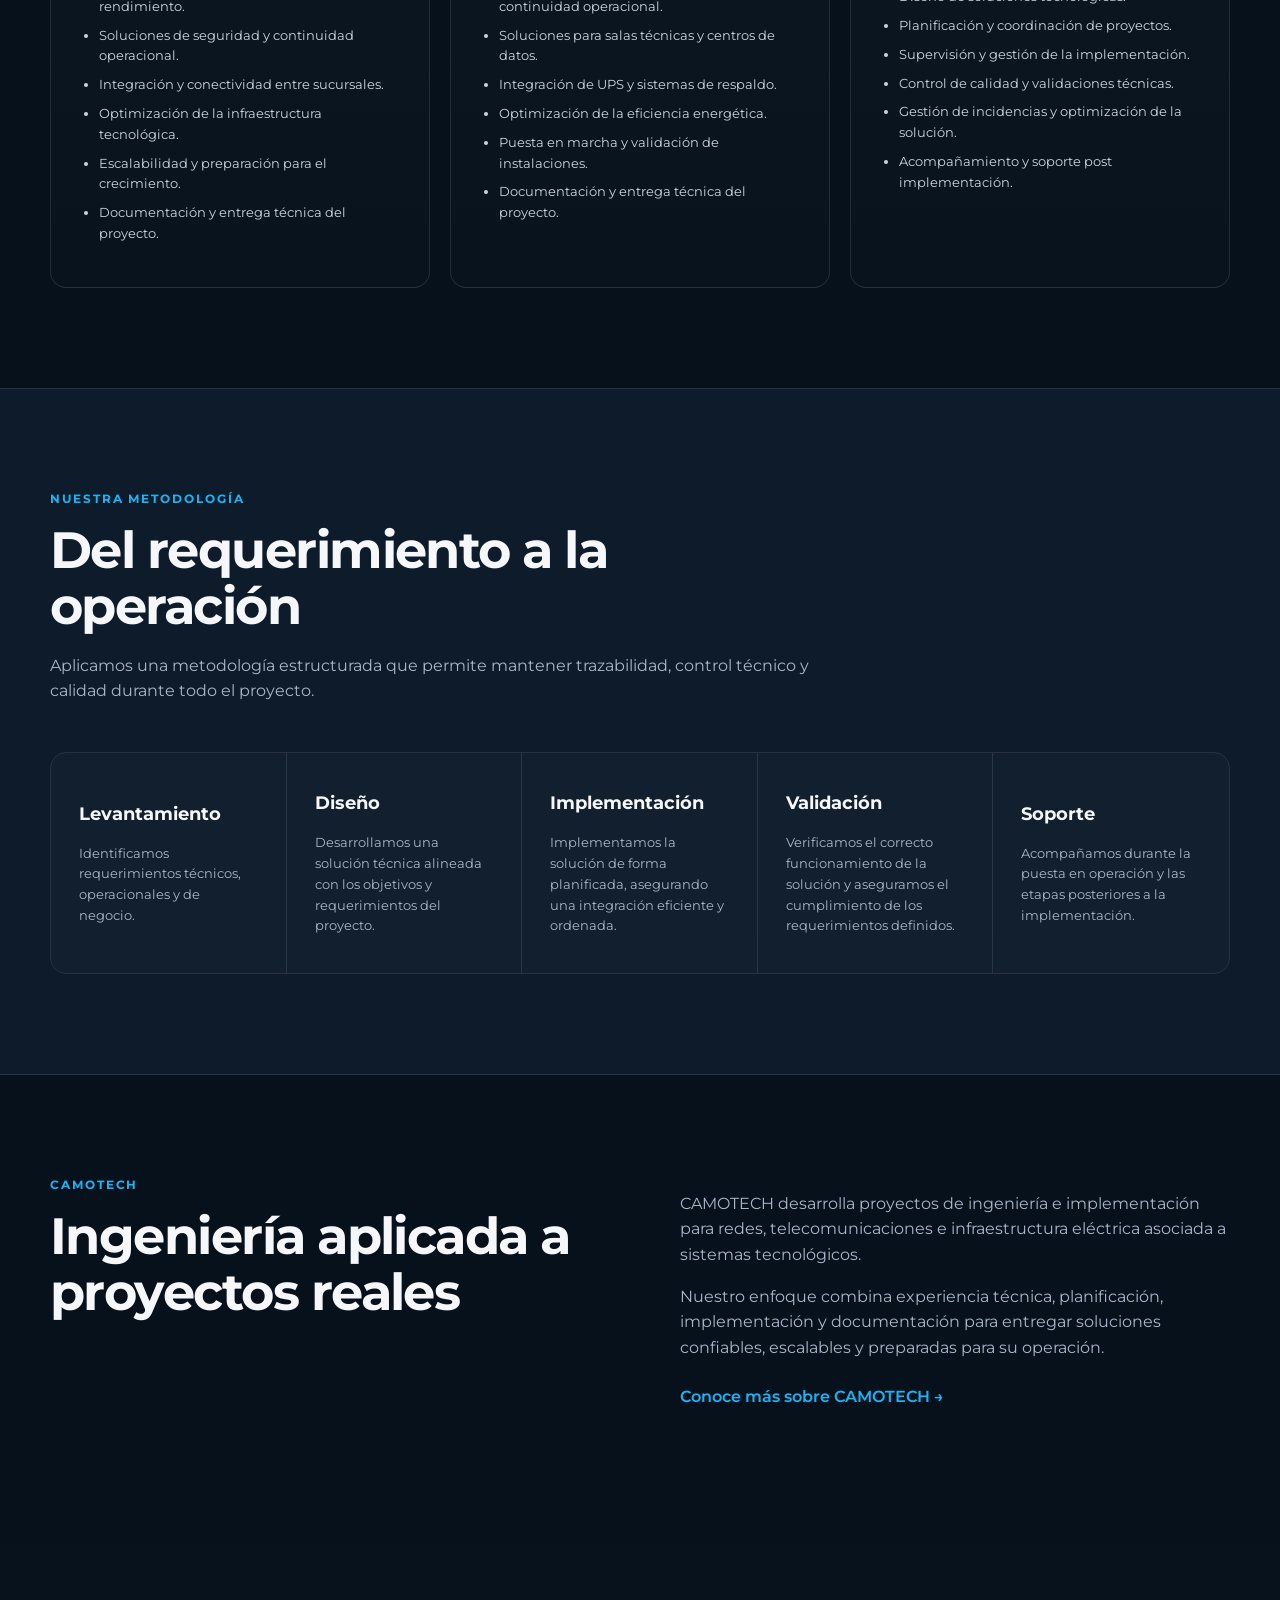
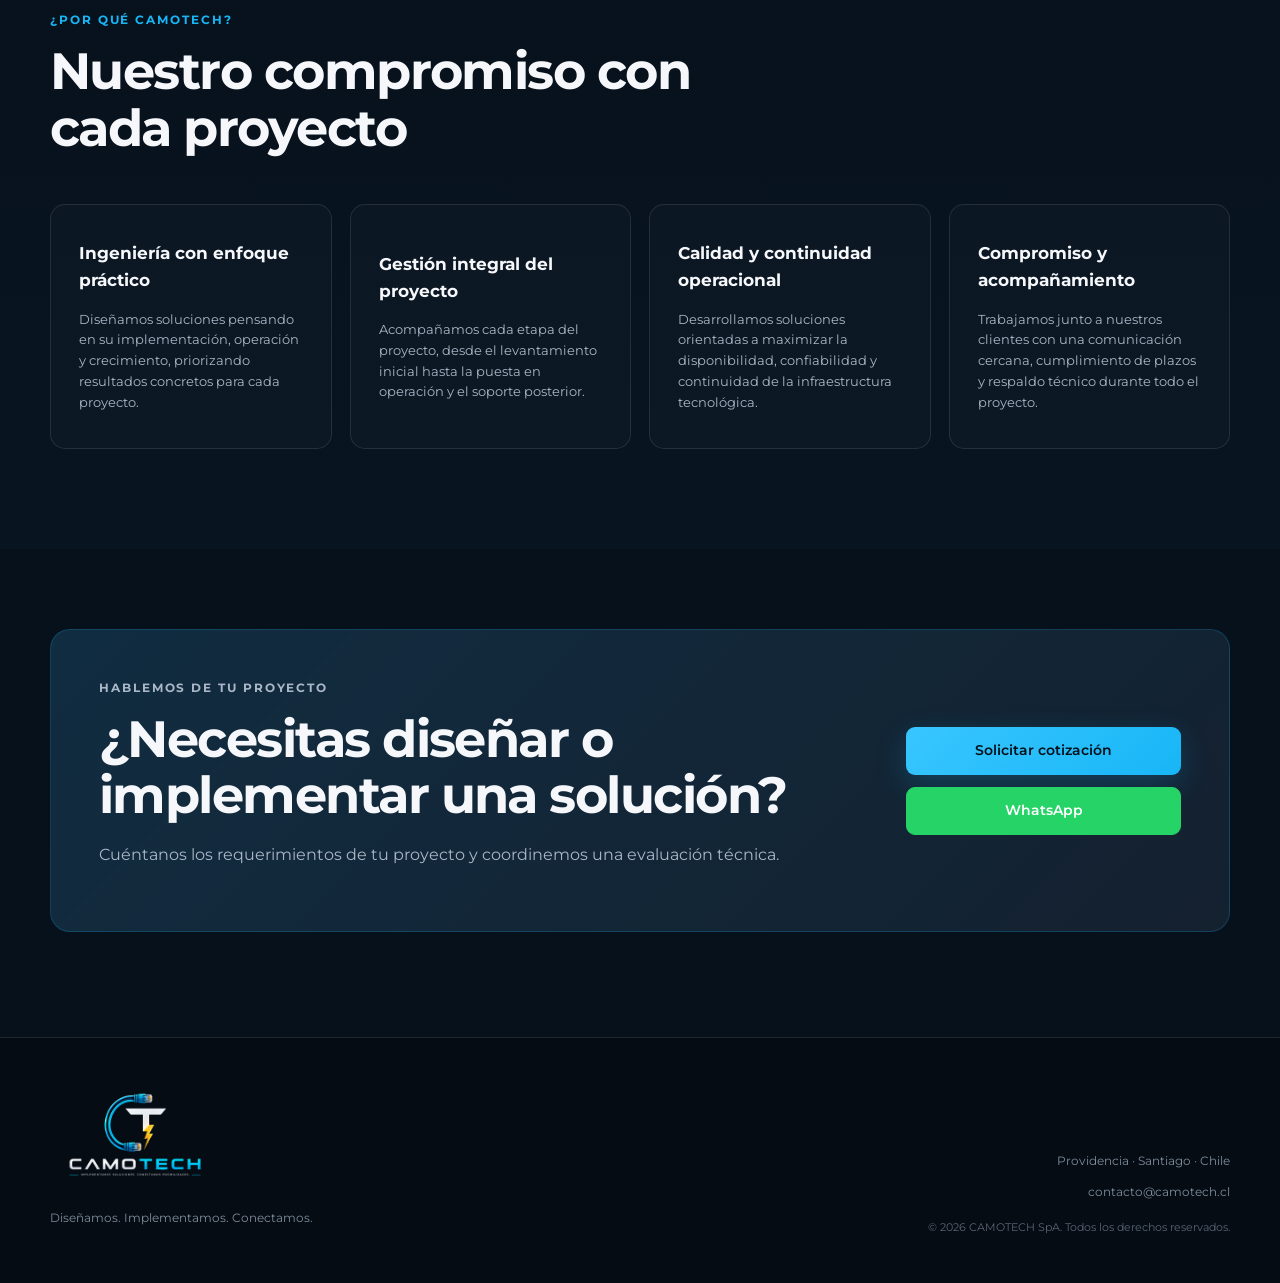
==== commit 77d6dea3: "Update index.html" ====
--- a/index.html
+++ b/index.html
@@ -14,14 +14,14 @@
   <!-- Open Graph -->
   <meta property="og:type" content="website" />
   <meta property="og:url" content="https://camotech.cl/" />
-  <meta property="og:title" content="CAMOTECH | Ingeniería de Redes, Telecomunicaciones y Proyectos Eléctricos" />
-  <meta property="og:description" content="Desarrollamos proyectos de ingeniería de redes, telecomunicaciones y proyectos eléctricos para empresas, acompañando cada etapa desde el diseño hasta la implementación y soporte." />
+  <meta property="og:title" content="Redes, Ciberseguridad e Infraestructura Eléctrica | CAMOTECH" />
+  <meta property="og:description" content="Diseñamos e implementamos redes de datos, seguridad de la información e infraestructura eléctrica para empresas en Chile, desde la ingeniería hasta la puesta en operación." />
   <meta property="og:image" content="https://camotech.cl/og-image.png" />
 
   <!-- Twitter -->
   <meta name="twitter:card" content="summary_large_image" />
-  <meta name="twitter:title" content="CAMOTECH | Ingeniería de Redes, Telecomunicaciones y Proyectos Eléctricos" />
-  <meta name="twitter:description" content="Desarrollamos proyectos de ingeniería de redes, telecomunicaciones y proyectos eléctricos para empresas." />
+  <meta name="twitter:title" content="Redes, Ciberseguridad e Infraestructura Eléctrica | CAMOTECH" />
+  <meta name="twitter:description" content="Diseñamos e implementamos redes de datos, seguridad de la información e infraestructura eléctrica para empresas en Chile, desde la ingeniería hasta la puesta en operación." />
   <meta name="twitter:image" content="https://camotech.cl/og-image.png" />
   <link rel="canonical" href="https://camotech.cl/" />
   <link rel="preconnect" href="https://fonts.googleapis.com" />
@@ -125,16 +125,16 @@
             INGENIERÍA · IMPLEMENTACIÓN · INFRAESTRUCTURA
           </p>
 
-          <h1>
-            Diseñamos.<br />
-            Implementamos.<br />
-            <span>Conectamos.</span>
-          </h1>
+        <h1>
+            Redes de datos.<br />
+            Ciberseguridad.<br />
+            <span>Infraestructura eléctrica.</span>
+        </h1>
 
           <p class="hero-text">
-            Ejecutamos proyectos de redes, telecomunicaciones e infraestructura
-            eléctrica, desde la ingeniería y planificación hasta la puesta en
-            marcha y soporte.
+            Diseñamos e implementamos soluciones tecnológicas para empresas,
+            integrando ingeniería, seguridad y continuidad operacional desde
+            la planificación hasta la puesta en servicio.
           </p>
 
           <div class="hero-actions">
@@ -150,10 +150,10 @@
           </div>
 
           <div class="hero-tags">
-            <span>Redes empresariales</span>
-            <span>Wi-Fi</span>
-            <span>Seguridad</span>
-            <span>UPS y respaldo</span>
+            <span>Redes de datos</span>
+            <span>Wi-Fi empresarial</span>
+            <span>Ciberseguridad</span>
+            <span>Infraestructura eléctrica</span>
           </div>
 
         </div>
@@ -181,7 +181,7 @@
           </p>
 
           <h2>
-            Impulsamos proyectos tecnológicos de principio a fin
+            Soluciones de infraestructura tecnológica para empresas
           </h2>
 
           <p>
--- a/style.css
+++ b/style.css
@@ -505,6 +505,18 @@
 }
 
 .about-text{font-size:16px}
+
+.inline-link{
+  display:inline-block;
+  margin-top:8px;
+  color:var(--cyan);
+  font-weight:600;
+  transition:.2s;
+}
+
+.inline-link:hover{
+  color:var(--cyan2);
+}
 
 /* POR QUÉ CAMOTECH */
 
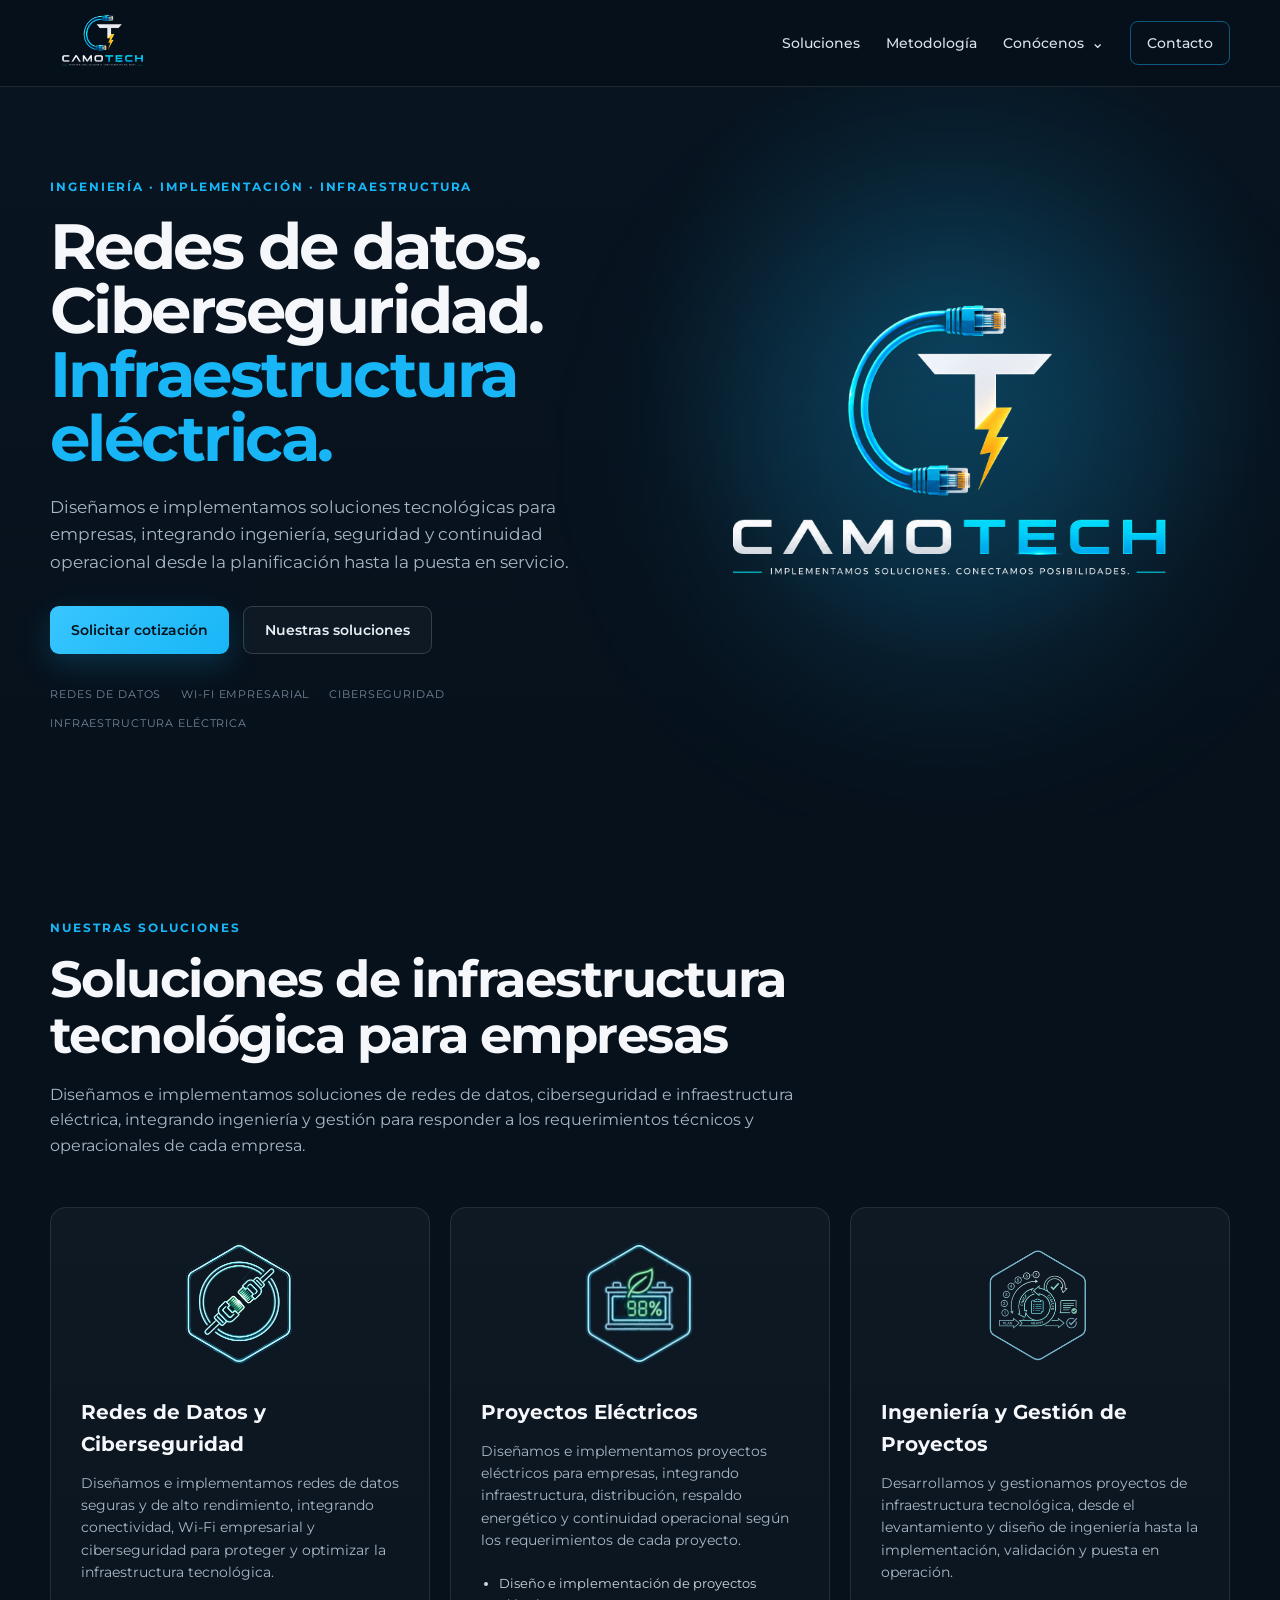
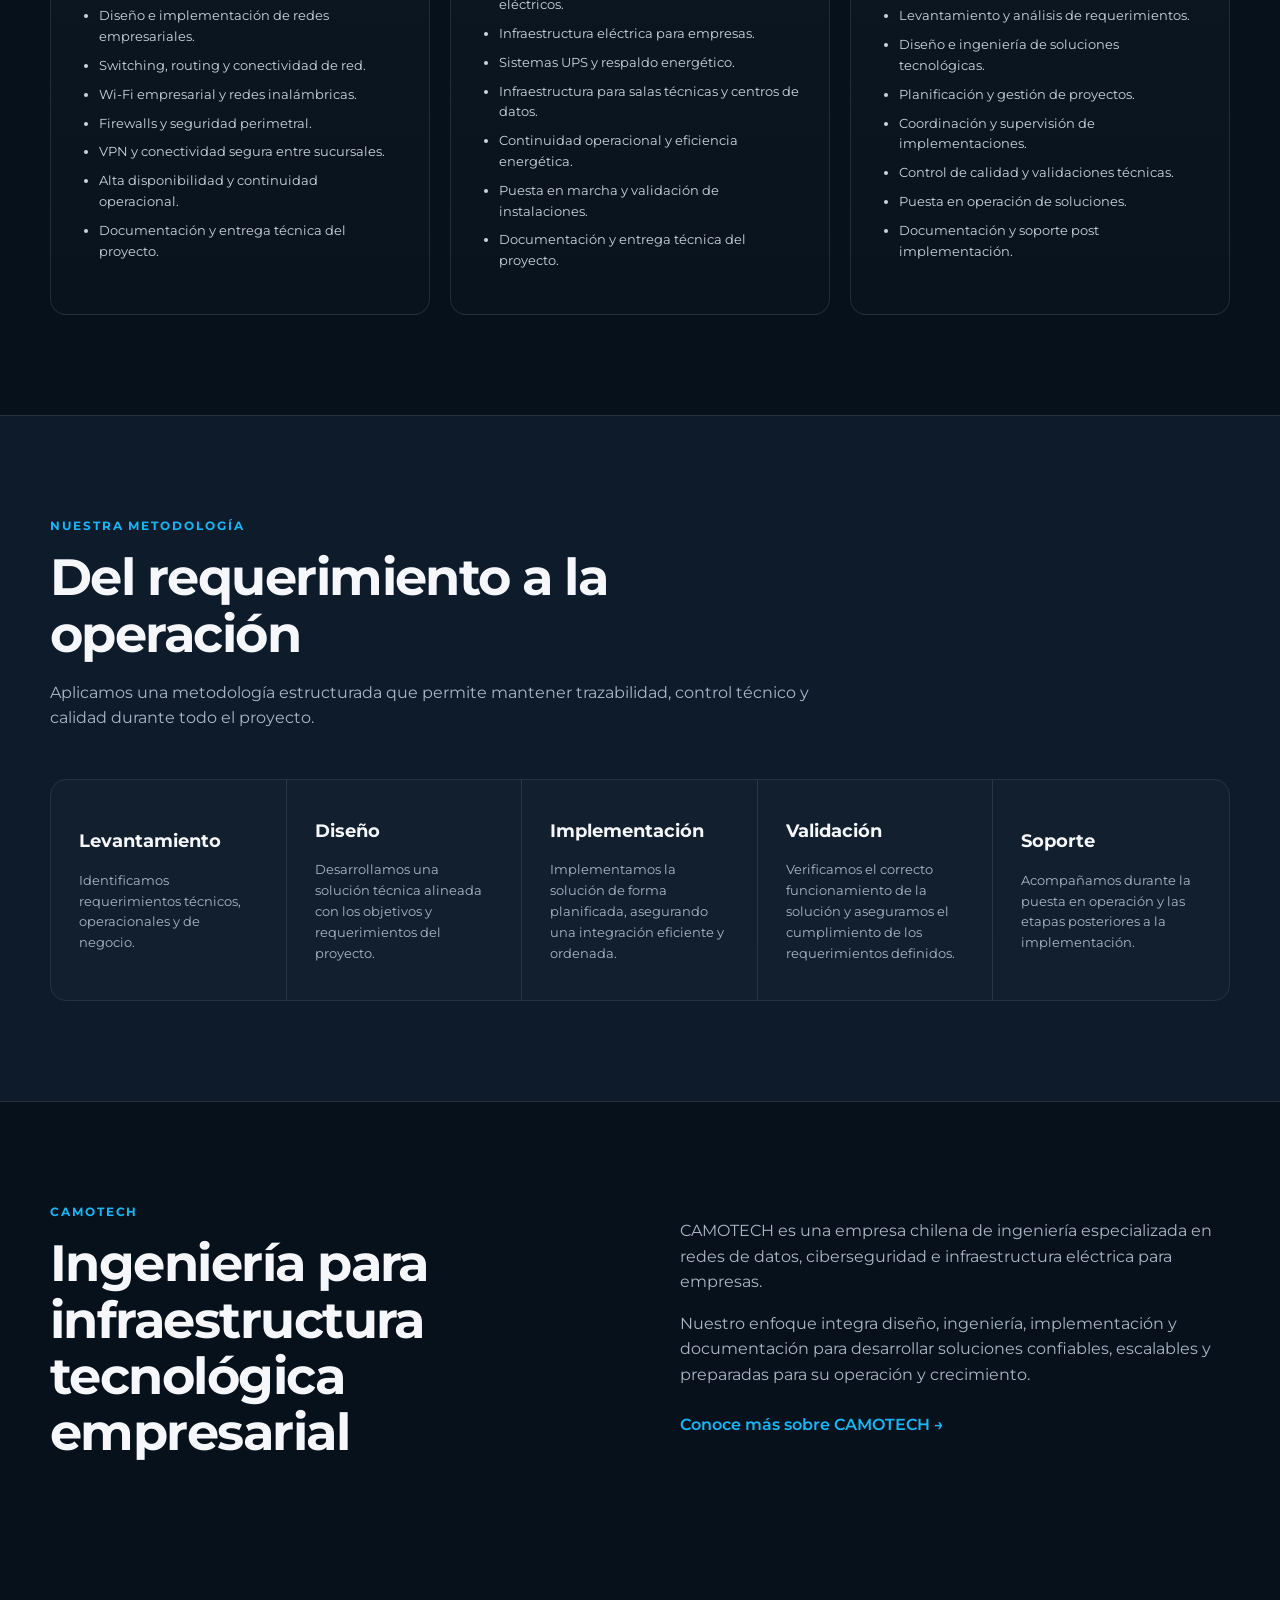
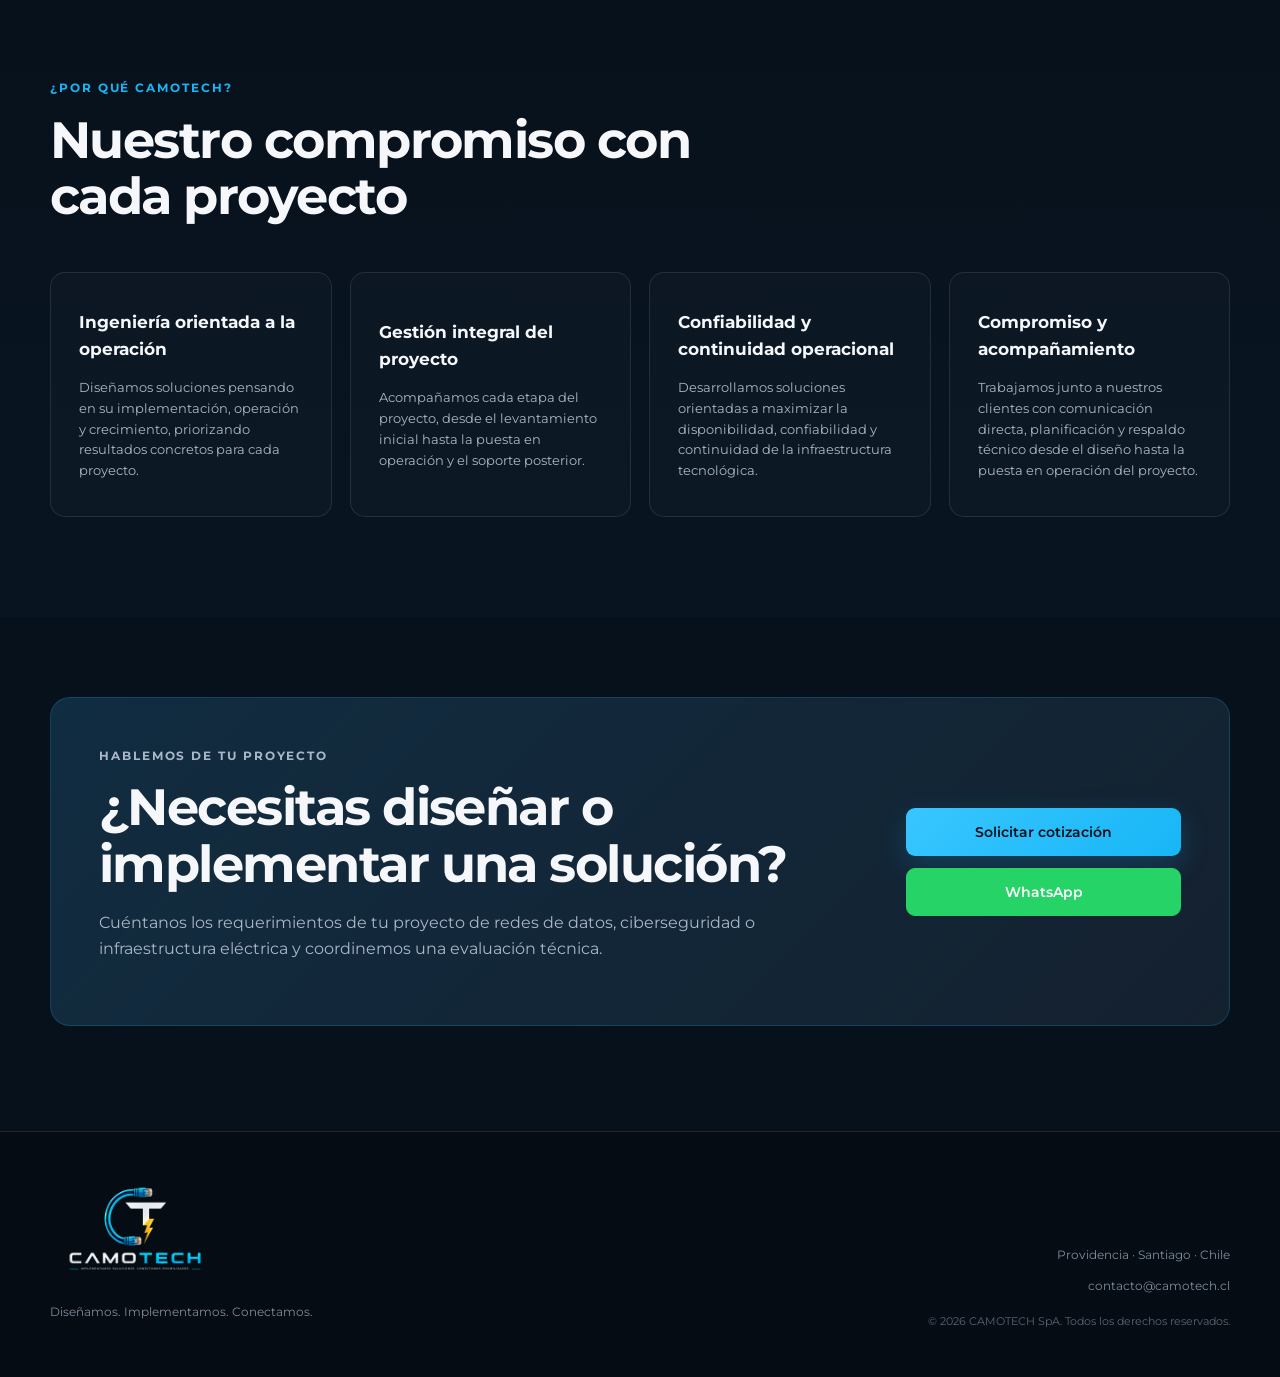
==== commit 8a261be7: "Update index.html" ====
--- a/index.html
+++ b/index.html
@@ -184,12 +184,11 @@
             Soluciones de infraestructura tecnológica para empresas
           </h2>
 
-          <p>
-            Integramos ingeniería, implementación y gestión para desarrollar
-            soluciones de redes, proyectos eléctricos y tecnología, adaptadas
-            a las necesidades de cada cliente.
-          </p>
-
+        <p>
+          Diseñamos e implementamos soluciones de redes de datos, ciberseguridad
+          e infraestructura eléctrica, integrando ingeniería y gestión para
+          responder a los requerimientos técnicos y operacionales de cada empresa.
+        </p>
         </div>
 
 
@@ -203,23 +202,24 @@
             </div>
 
             <h3>
-              Redes y Telecomunicaciones
-            </h3>
-
-            <p>
-              Diseñamos e implementamos soluciones de conectividad para empresas,
-              garantizando redes seguras, eficientes y preparadas para el crecimiento.
-            </p>
-
-            <ul>
-              <li>Diseño e implementación de redes corporativas.</li>
-              <li>Redes cableadas e inalámbricas de alto rendimiento.</li>
-              <li>Soluciones de seguridad y continuidad operacional.</li>
-              <li>Integración y conectividad entre sucursales.</li>
-              <li>Optimización de la infraestructura tecnológica.</li>
-              <li>Escalabilidad y preparación para el crecimiento.</li>
-              <li>Documentación y entrega técnica del proyecto.</li>
-            </ul>
+              Redes de Datos y Ciberseguridad
+            </h3>
+
+            <p>
+              Diseñamos e implementamos redes de datos seguras y de alto rendimiento,
+              integrando conectividad, Wi-Fi empresarial y ciberseguridad para
+              proteger y optimizar la infraestructura tecnológica.
+            </p>
+
+          <ul>
+            <li>Diseño e implementación de redes empresariales.</li>
+            <li>Switching, routing y conectividad de red.</li>
+            <li>Wi-Fi empresarial y redes inalámbricas.</li>
+            <li>Firewalls y seguridad perimetral.</li>
+            <li>VPN y conectividad segura entre sucursales.</li>
+            <li>Alta disponibilidad y continuidad operacional.</li>
+            <li>Documentación y entrega técnica del proyecto.</li>
+          </ul>
 
           </article>
 
@@ -235,21 +235,21 @@
               Proyectos Eléctricos
             </h3>
 
-            <p>
-              Desarrollamos soluciones eléctricas orientadas a garantizar la
-              continuidad operacional y el correcto funcionamiento de la
-              infraestructura tecnológica.
-            </p>
-
-            <ul>
-              <li>Diseño e implementación de infraestructura eléctrica.</li>
-              <li>Sistemas de respaldo energético y continuidad operacional.</li>
-              <li>Soluciones para salas técnicas y centros de datos.</li>
-              <li>Integración de UPS y sistemas de respaldo.</li>
-              <li>Optimización de la eficiencia energética.</li>
+           <p>
+            Diseñamos e implementamos proyectos eléctricos para empresas,
+            integrando infraestructura, distribución, respaldo energético
+            y continuidad operacional según los requerimientos de cada proyecto.
+          </p>
+
+           <ul>
+              <li>Diseño e implementación de proyectos eléctricos.</li>
+              <li>Infraestructura eléctrica para empresas.</li>
+              <li>Sistemas UPS y respaldo energético.</li>
+              <li>Infraestructura para salas técnicas y centros de datos.</li>
+              <li>Continuidad operacional y eficiencia energética.</li>
               <li>Puesta en marcha y validación de instalaciones.</li>
               <li>Documentación y entrega técnica del proyecto.</li>
-            </ul>
+          </ul>
 
           </article>
 
@@ -265,22 +265,21 @@
               Ingeniería y Gestión de Proyectos
             </h3>
 
-            <p>
-              Gestionamos proyectos tecnológicos de principio a fin, asegurando
-              una implementación eficiente, controlada y alineada con los
-              objetivos del cliente.
-            </p>
-
-            <ul>
-              <li>Levantamiento y análisis de requerimientos.</li>
-              <li>Diseño de soluciones tecnológicas.</li>
-              <li>Planificación y coordinación de proyectos.</li>
-              <li>Supervisión y gestión de la implementación.</li>
-              <li>Control de calidad y validaciones técnicas.</li>
-              <li>Gestión de incidencias y optimización de la solución.</li>
-              <li>Acompañamiento y soporte post implementación.</li>
-            </ul>
-
+          <p>
+            Desarrollamos y gestionamos proyectos de infraestructura tecnológica,
+            desde el levantamiento y diseño de ingeniería hasta la implementación,
+            validación y puesta en operación.
+          </p>
+
+          <ul>
+            <li>Levantamiento y análisis de requerimientos.</li>
+            <li>Diseño e ingeniería de soluciones tecnológicas.</li>
+            <li>Planificación y gestión de proyectos.</li>
+            <li>Coordinación y supervisión de implementaciones.</li>
+            <li>Control de calidad y validaciones técnicas.</li>
+            <li>Puesta en operación de soluciones.</li>
+            <li>Documentación y soporte post implementación.</li>
+          </ul>
           </article>
 
         </div>
@@ -368,21 +367,21 @@
 
         <div>
           <p class="eyebrow">CAMOTECH</p>
-          <h2>Ingeniería aplicada a proyectos reales</h2>
+          <h2>Ingeniería para infraestructura tecnológica empresarial</h2>
         </div>
 
         <div class="about-text">
 
           <p>
-            CAMOTECH desarrolla proyectos de ingeniería e implementación para
-            redes, telecomunicaciones e infraestructura eléctrica asociada a
-            sistemas tecnológicos.
-          </p>
-
-          <p>
-            Nuestro enfoque combina experiencia técnica, planificación,
-            implementación y documentación para entregar soluciones confiables,
-            escalables y preparadas para su operación.
+            CAMOTECH es una empresa chilena de ingeniería especializada en
+            redes de datos, ciberseguridad e infraestructura eléctrica para
+            empresas.
+          </p> 
+
+           <p>
+            Nuestro enfoque integra diseño, ingeniería, implementación y
+            documentación para desarrollar soluciones confiables, escalables
+            y preparadas para su operación y crecimiento.
           </p>
       <a class="inline-link" href="quienes-somos.html">
         Conoce más sobre CAMOTECH →
@@ -417,7 +416,7 @@
           <article class="why-card">
 
             <h3>
-              Ingeniería con enfoque práctico
+              Ingeniería orientada a la operación
             </h3>
 
             <p>
@@ -445,7 +444,7 @@
           <article class="why-card">
 
             <h3>
-              Calidad y continuidad operacional
+              Confiabilidad y continuidad operacional
             </h3>
 
             <p>
@@ -463,8 +462,9 @@
             </h3>
 
             <p>
-              Trabajamos junto a nuestros clientes con una comunicación cercana,
-              cumplimiento de plazos y respaldo técnico durante todo el proyecto.
+              Trabajamos junto a nuestros clientes con comunicación directa,
+              planificación y respaldo técnico desde el diseño hasta la puesta
+              en operación del proyecto.
             </p>
 
           </article>
@@ -492,8 +492,11 @@
           </h2>
 
           <p>
-            Cuéntanos los requerimientos de tu proyecto y coordinemos una
+         <p>
+            Cuéntanos los requerimientos de tu proyecto de redes de datos,
+            ciberseguridad o infraestructura eléctrica y coordinemos una
             evaluación técnica.
+          </p>
           </p>
 
         </div>
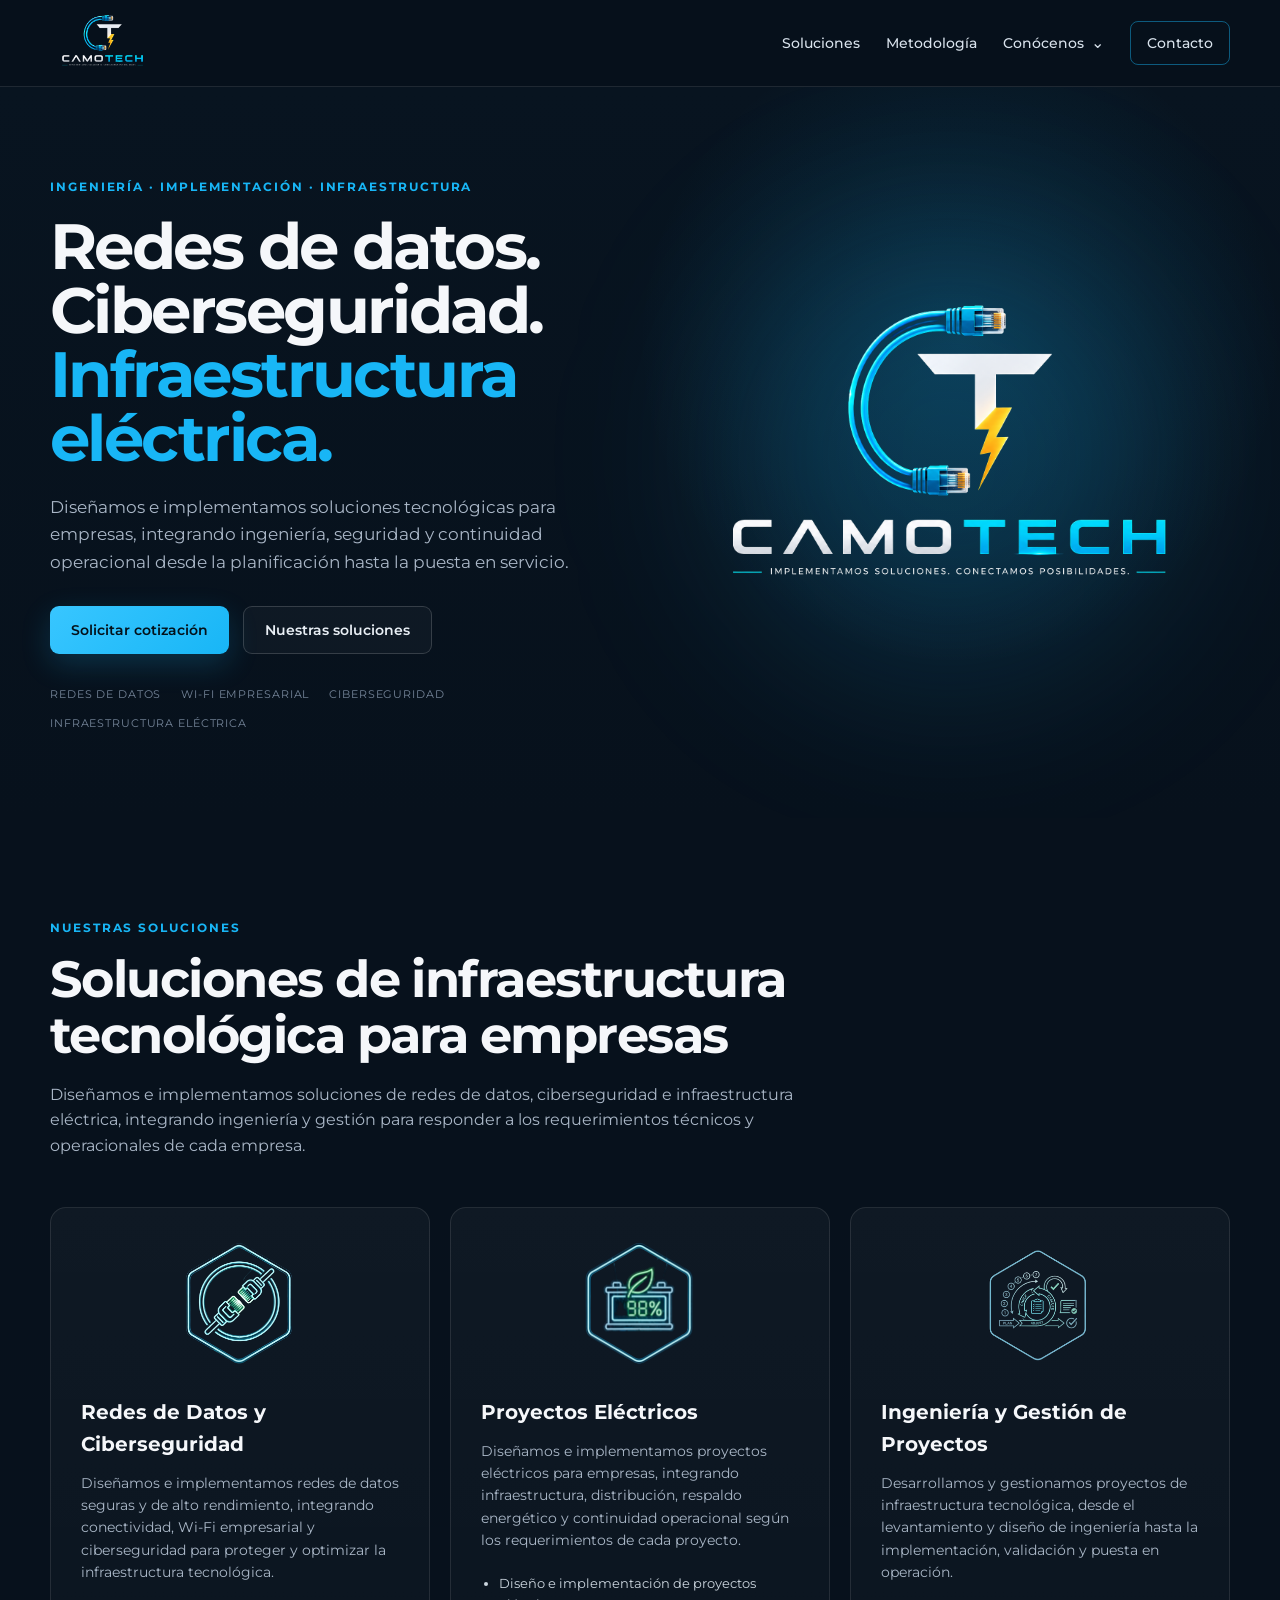
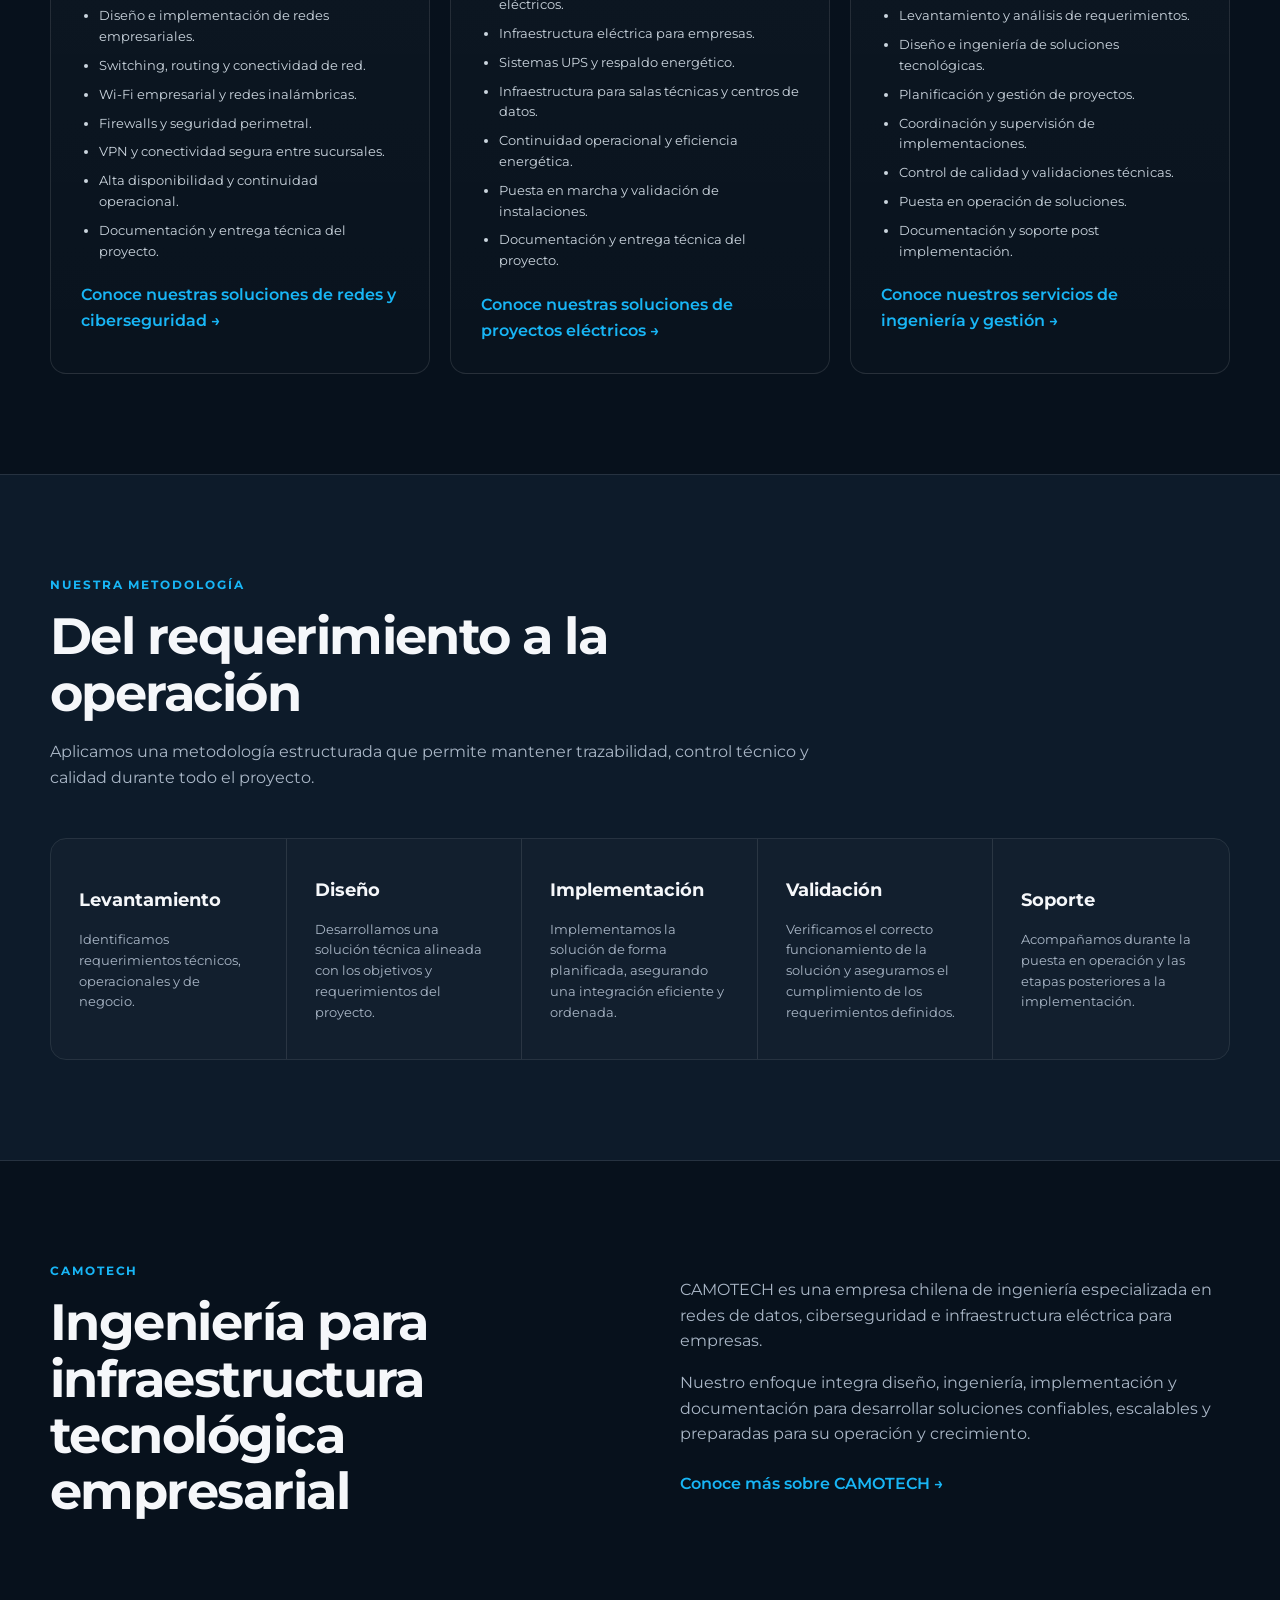
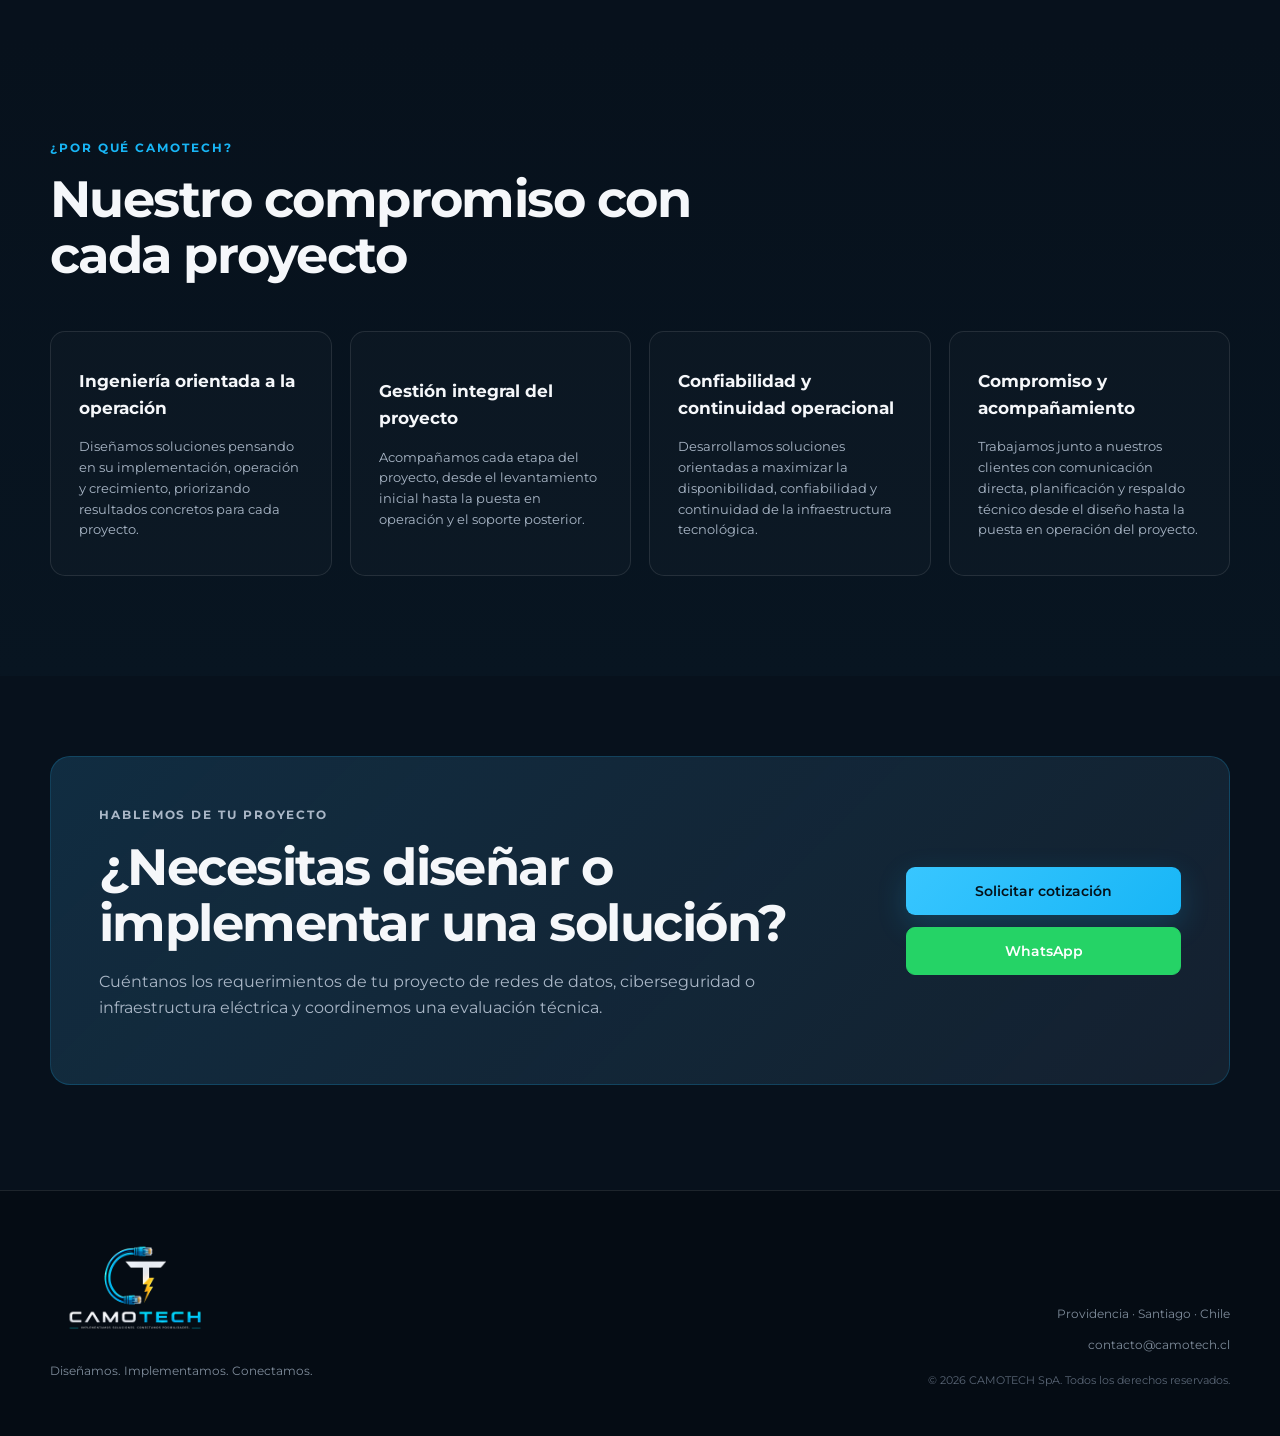
==== commit 5191719f: "Update index.html" ====
--- a/index.html
+++ b/index.html
@@ -220,7 +220,10 @@
             <li>Alta disponibilidad y continuidad operacional.</li>
             <li>Documentación y entrega técnica del proyecto.</li>
           </ul>
-
+             
+          <a class="inline-link" href="redes-datos-ciberseguridad.html">
+            Conoce nuestras soluciones de redes y ciberseguridad →
+          </a>
           </article>
 
 
@@ -250,7 +253,9 @@
               <li>Puesta en marcha y validación de instalaciones.</li>
               <li>Documentación y entrega técnica del proyecto.</li>
           </ul>
-
+              <a class="inline-link" href="proyectos-electricos.html">
+                Conoce nuestras soluciones de proyectos eléctricos →
+              </a>
           </article>
 
 
@@ -280,6 +285,9 @@
             <li>Puesta en operación de soluciones.</li>
             <li>Documentación y soporte post implementación.</li>
           </ul>
+            <a class="inline-link" href="ingenieria-gestion-proyectos.html">
+              Conoce nuestros servicios de ingeniería y gestión →
+            </a>
           </article>
 
         </div>
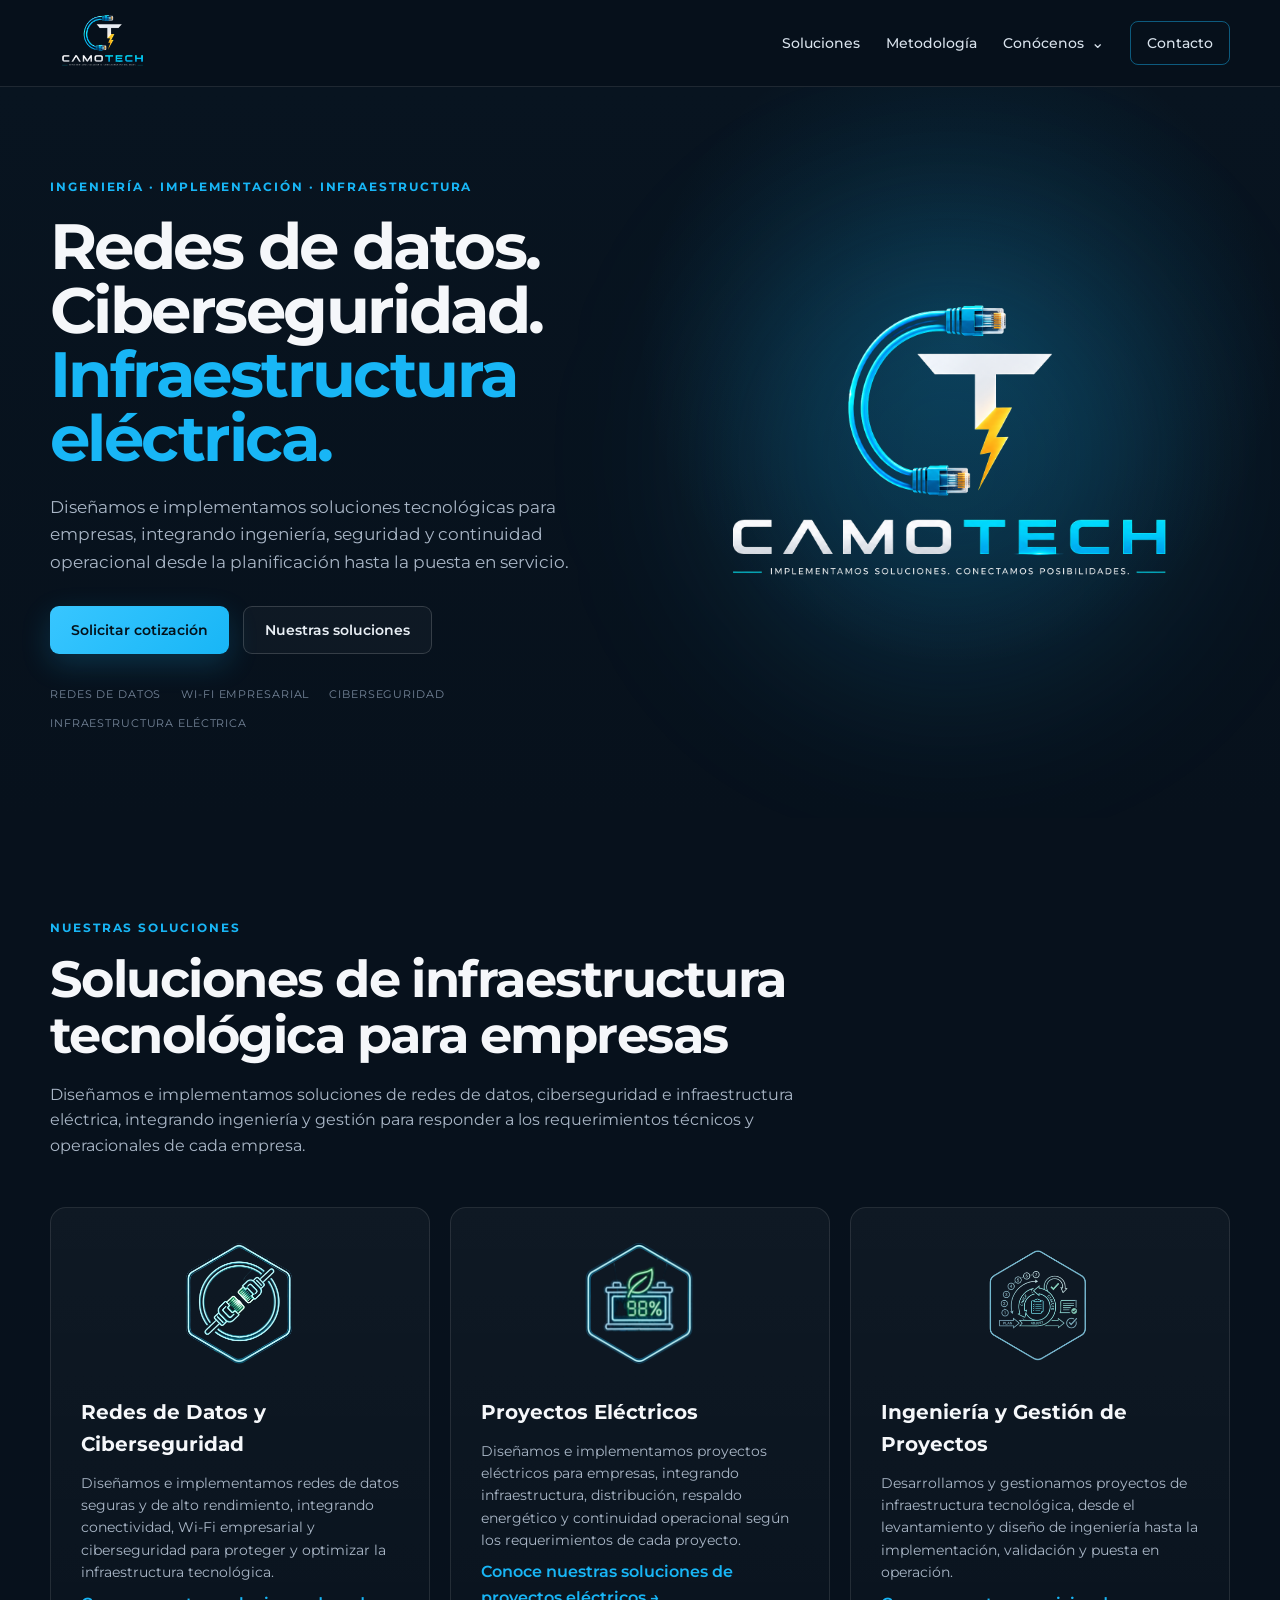
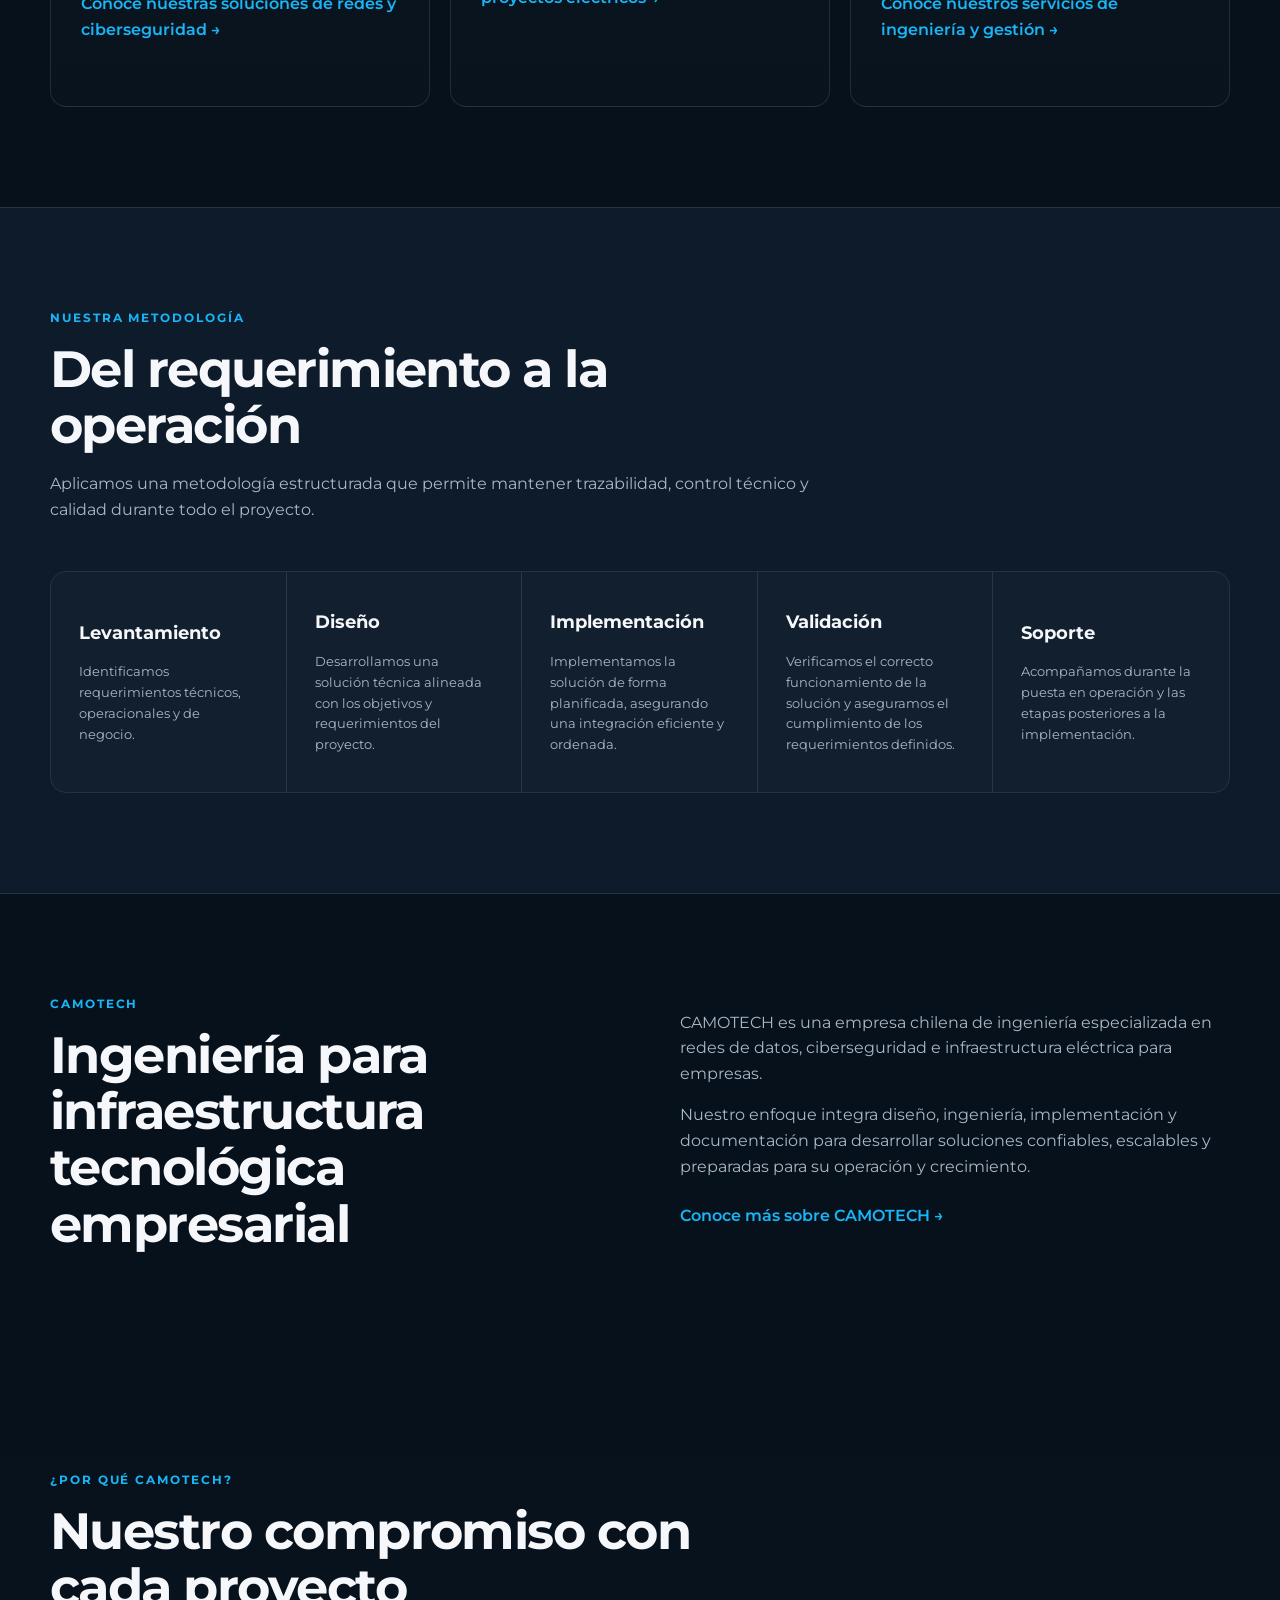
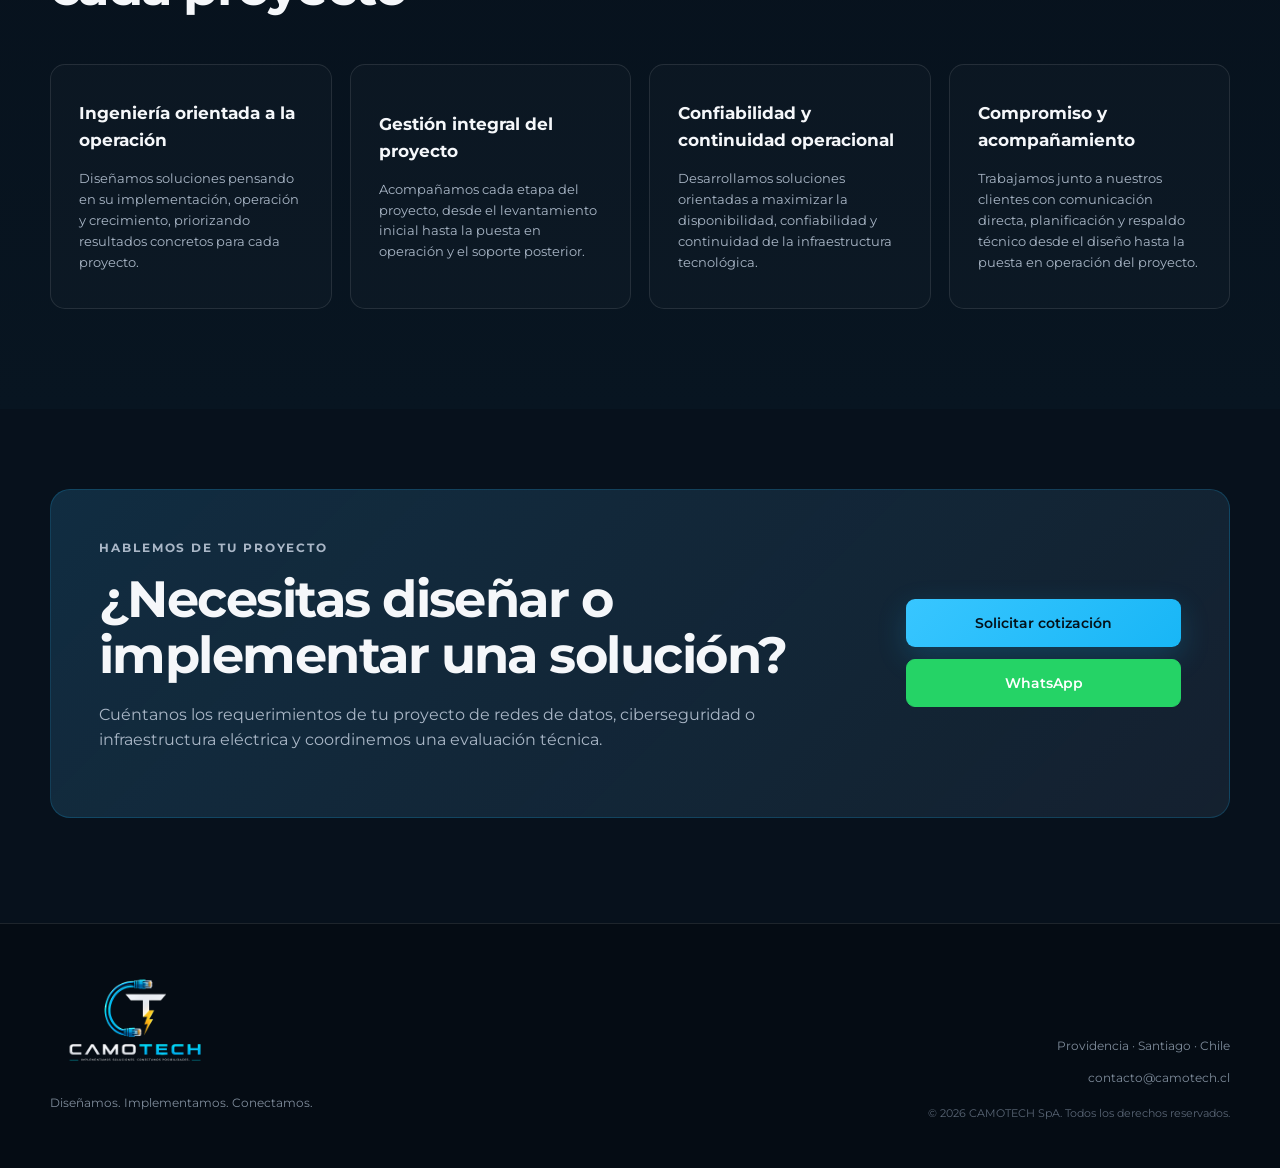
==== commit 1006d1ce: "Update index.html" ====
--- a/index.html
+++ b/index.html
@@ -210,16 +210,6 @@
               integrando conectividad, Wi-Fi empresarial y ciberseguridad para
               proteger y optimizar la infraestructura tecnológica.
             </p>
-
-          <ul>
-            <li>Diseño e implementación de redes empresariales.</li>
-            <li>Switching, routing y conectividad de red.</li>
-            <li>Wi-Fi empresarial y redes inalámbricas.</li>
-            <li>Firewalls y seguridad perimetral.</li>
-            <li>VPN y conectividad segura entre sucursales.</li>
-            <li>Alta disponibilidad y continuidad operacional.</li>
-            <li>Documentación y entrega técnica del proyecto.</li>
-          </ul>
              
           <a class="inline-link" href="redes-datos-ciberseguridad.html">
             Conoce nuestras soluciones de redes y ciberseguridad →
@@ -244,15 +234,7 @@
             y continuidad operacional según los requerimientos de cada proyecto.
           </p>
 
-           <ul>
-              <li>Diseño e implementación de proyectos eléctricos.</li>
-              <li>Infraestructura eléctrica para empresas.</li>
-              <li>Sistemas UPS y respaldo energético.</li>
-              <li>Infraestructura para salas técnicas y centros de datos.</li>
-              <li>Continuidad operacional y eficiencia energética.</li>
-              <li>Puesta en marcha y validación de instalaciones.</li>
-              <li>Documentación y entrega técnica del proyecto.</li>
-          </ul>
+        
               <a class="inline-link" href="proyectos-electricos.html">
                 Conoce nuestras soluciones de proyectos eléctricos →
               </a>
@@ -276,15 +258,7 @@
             validación y puesta en operación.
           </p>
 
-          <ul>
-            <li>Levantamiento y análisis de requerimientos.</li>
-            <li>Diseño e ingeniería de soluciones tecnológicas.</li>
-            <li>Planificación y gestión de proyectos.</li>
-            <li>Coordinación y supervisión de implementaciones.</li>
-            <li>Control de calidad y validaciones técnicas.</li>
-            <li>Puesta en operación de soluciones.</li>
-            <li>Documentación y soporte post implementación.</li>
-          </ul>
+        
             <a class="inline-link" href="ingenieria-gestion-proyectos.html">
               Conoce nuestros servicios de ingeniería y gestión →
             </a>
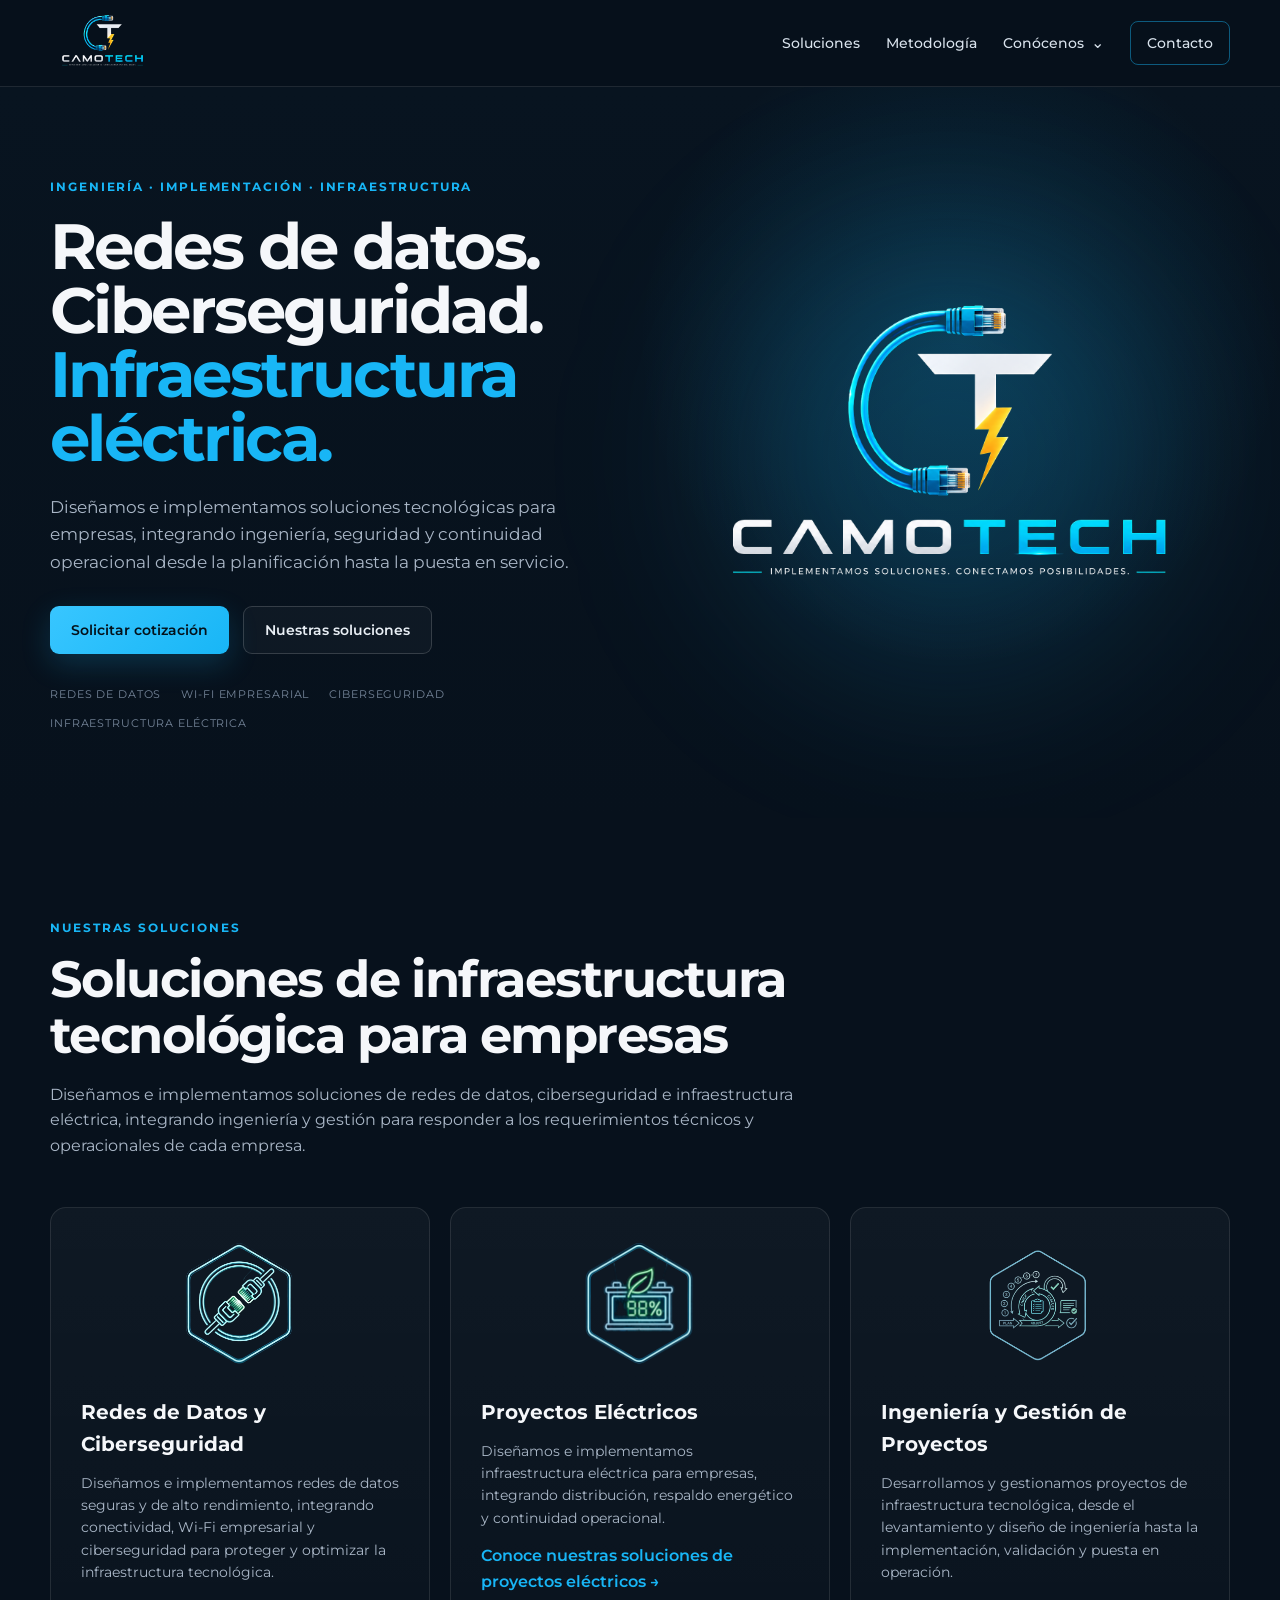
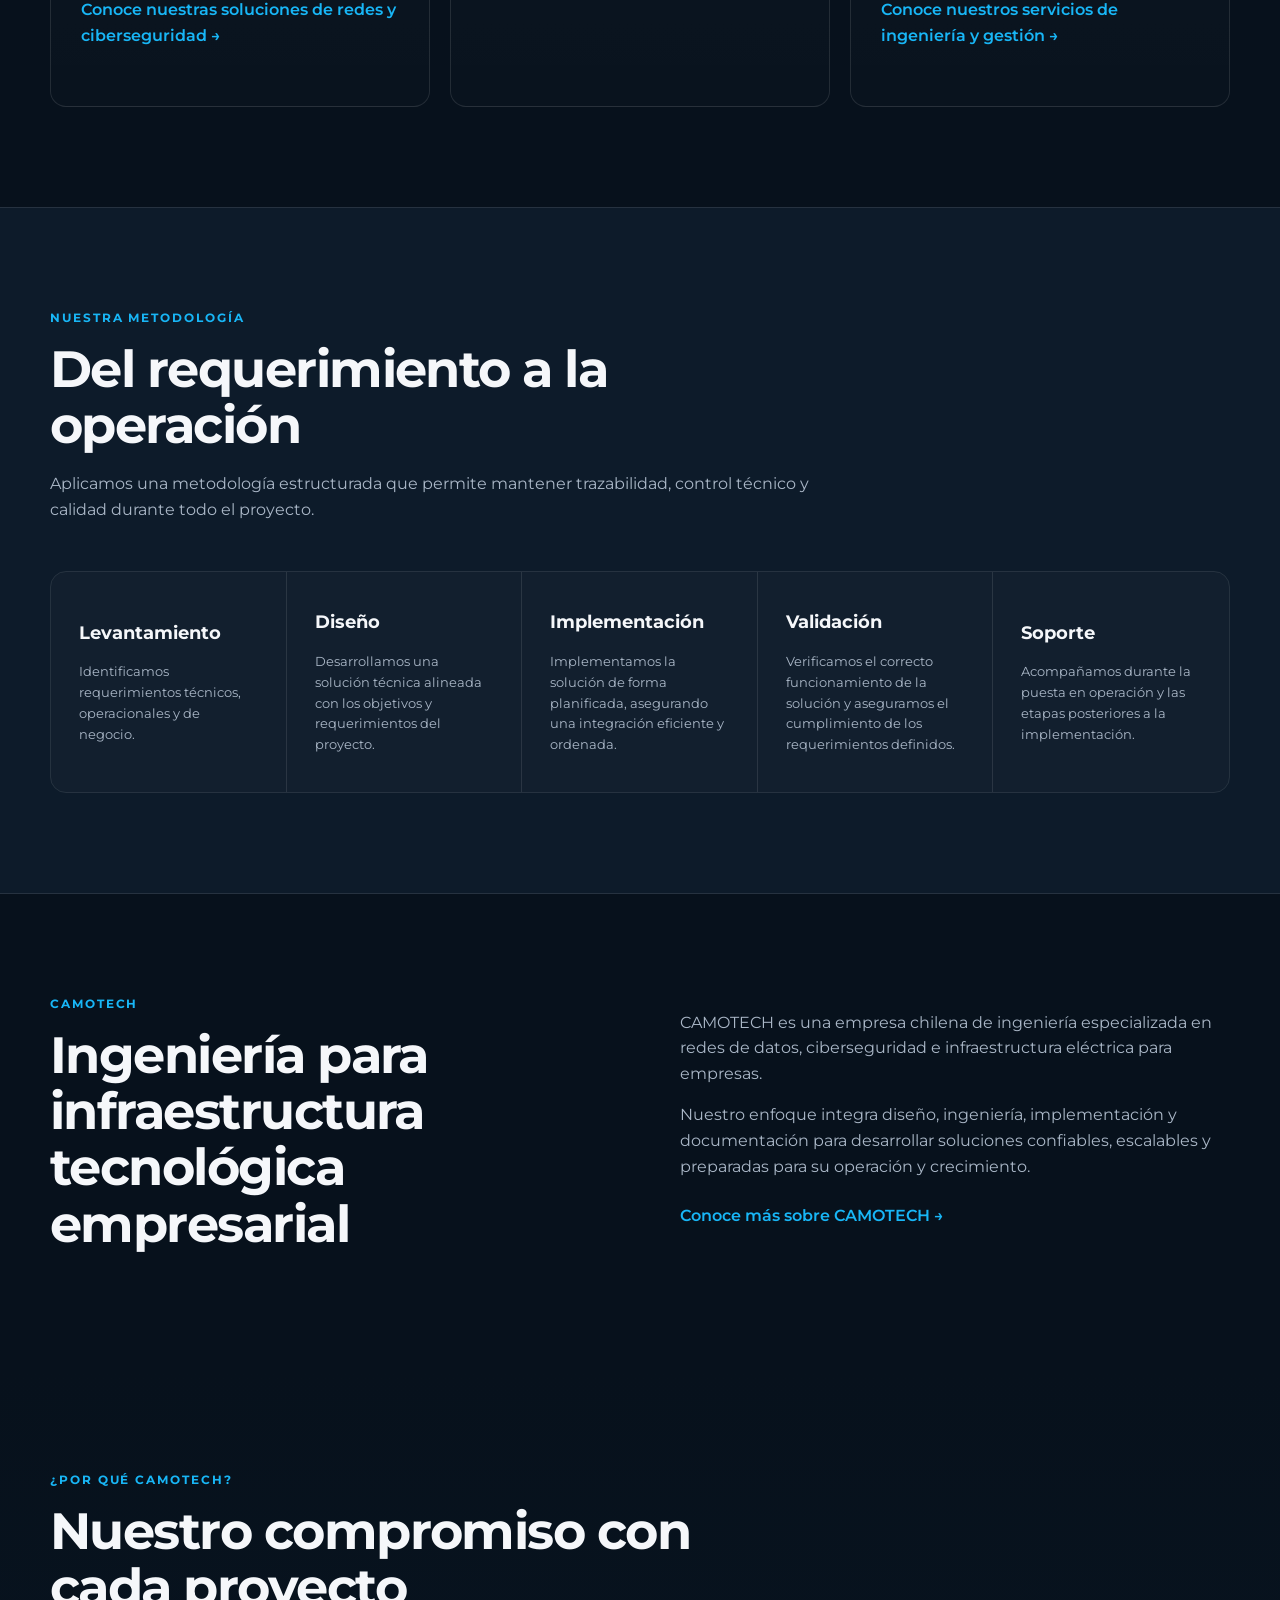
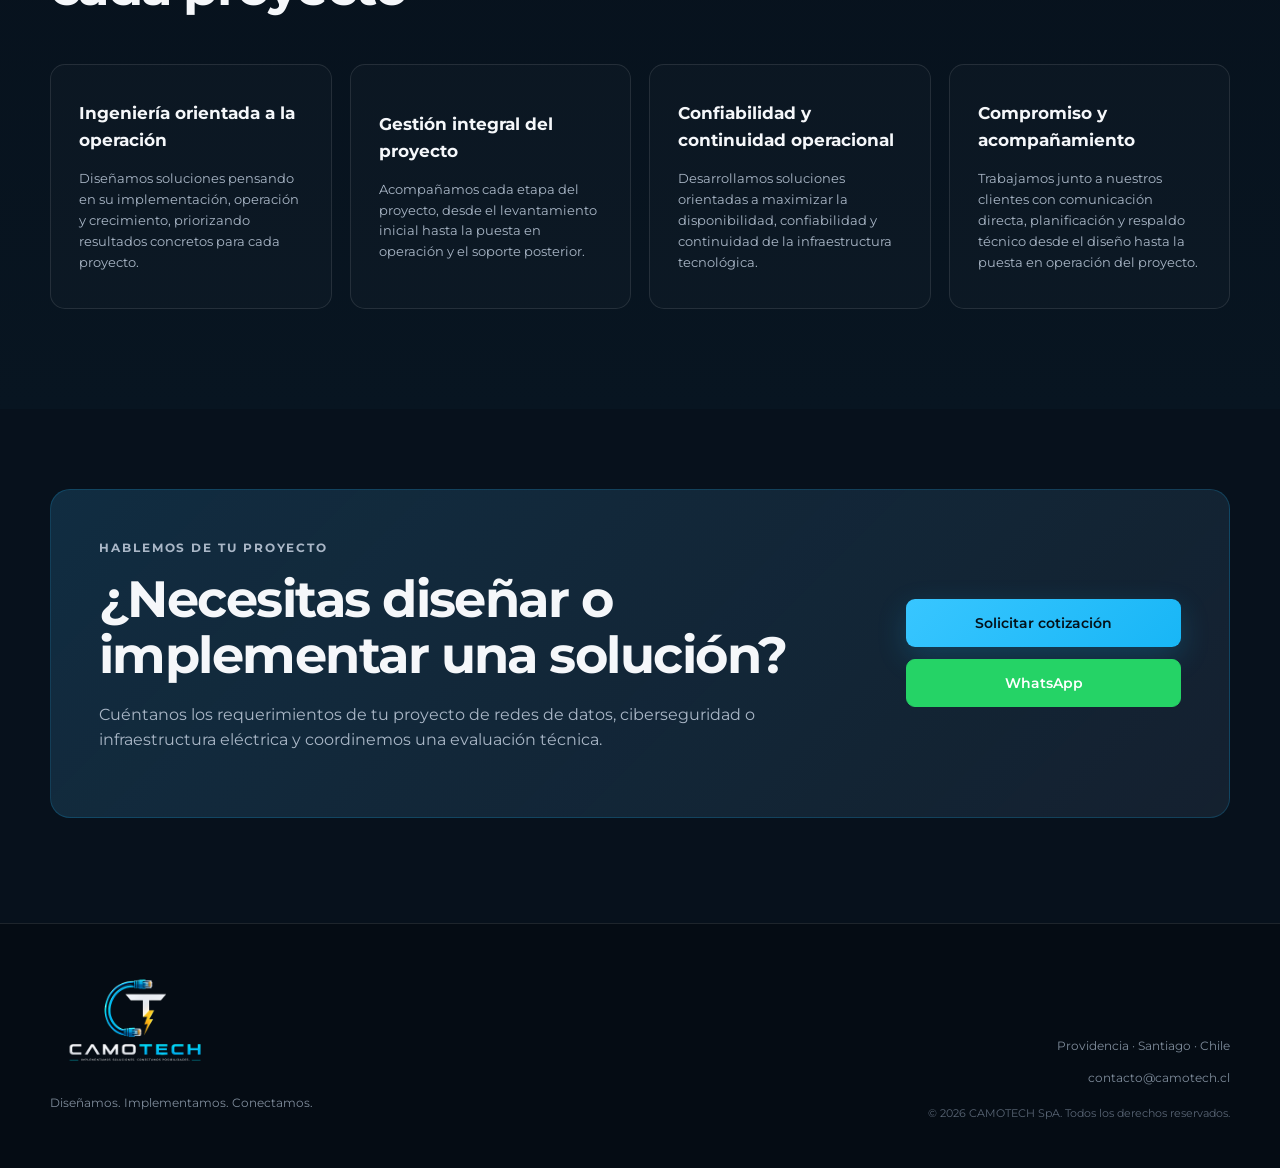
==== commit a942c9f2: "Modificación de tarjetas" ====
--- a/index.html
+++ b/index.html
@@ -229,10 +229,11 @@
             </h3>
 
            <p>
-            Diseñamos e implementamos proyectos eléctricos para empresas,
-            integrando infraestructura, distribución, respaldo energético
-            y continuidad operacional según los requerimientos de cada proyecto.
-          </p>
+            <p>
+            Diseñamos e implementamos infraestructura eléctrica para empresas,
+            integrando distribución, respaldo energético y continuidad operacional.
+          </p>
+
 
         
               <a class="inline-link" href="proyectos-electricos.html">
--- a/style.css
+++ b/style.css
@@ -512,6 +512,9 @@
   color:var(--cyan);
   font-weight:600;
   transition:.2s;
+}
+.service-card .inline-link{
+  margin-top:14px;
 }
 
 .inline-link:hover{
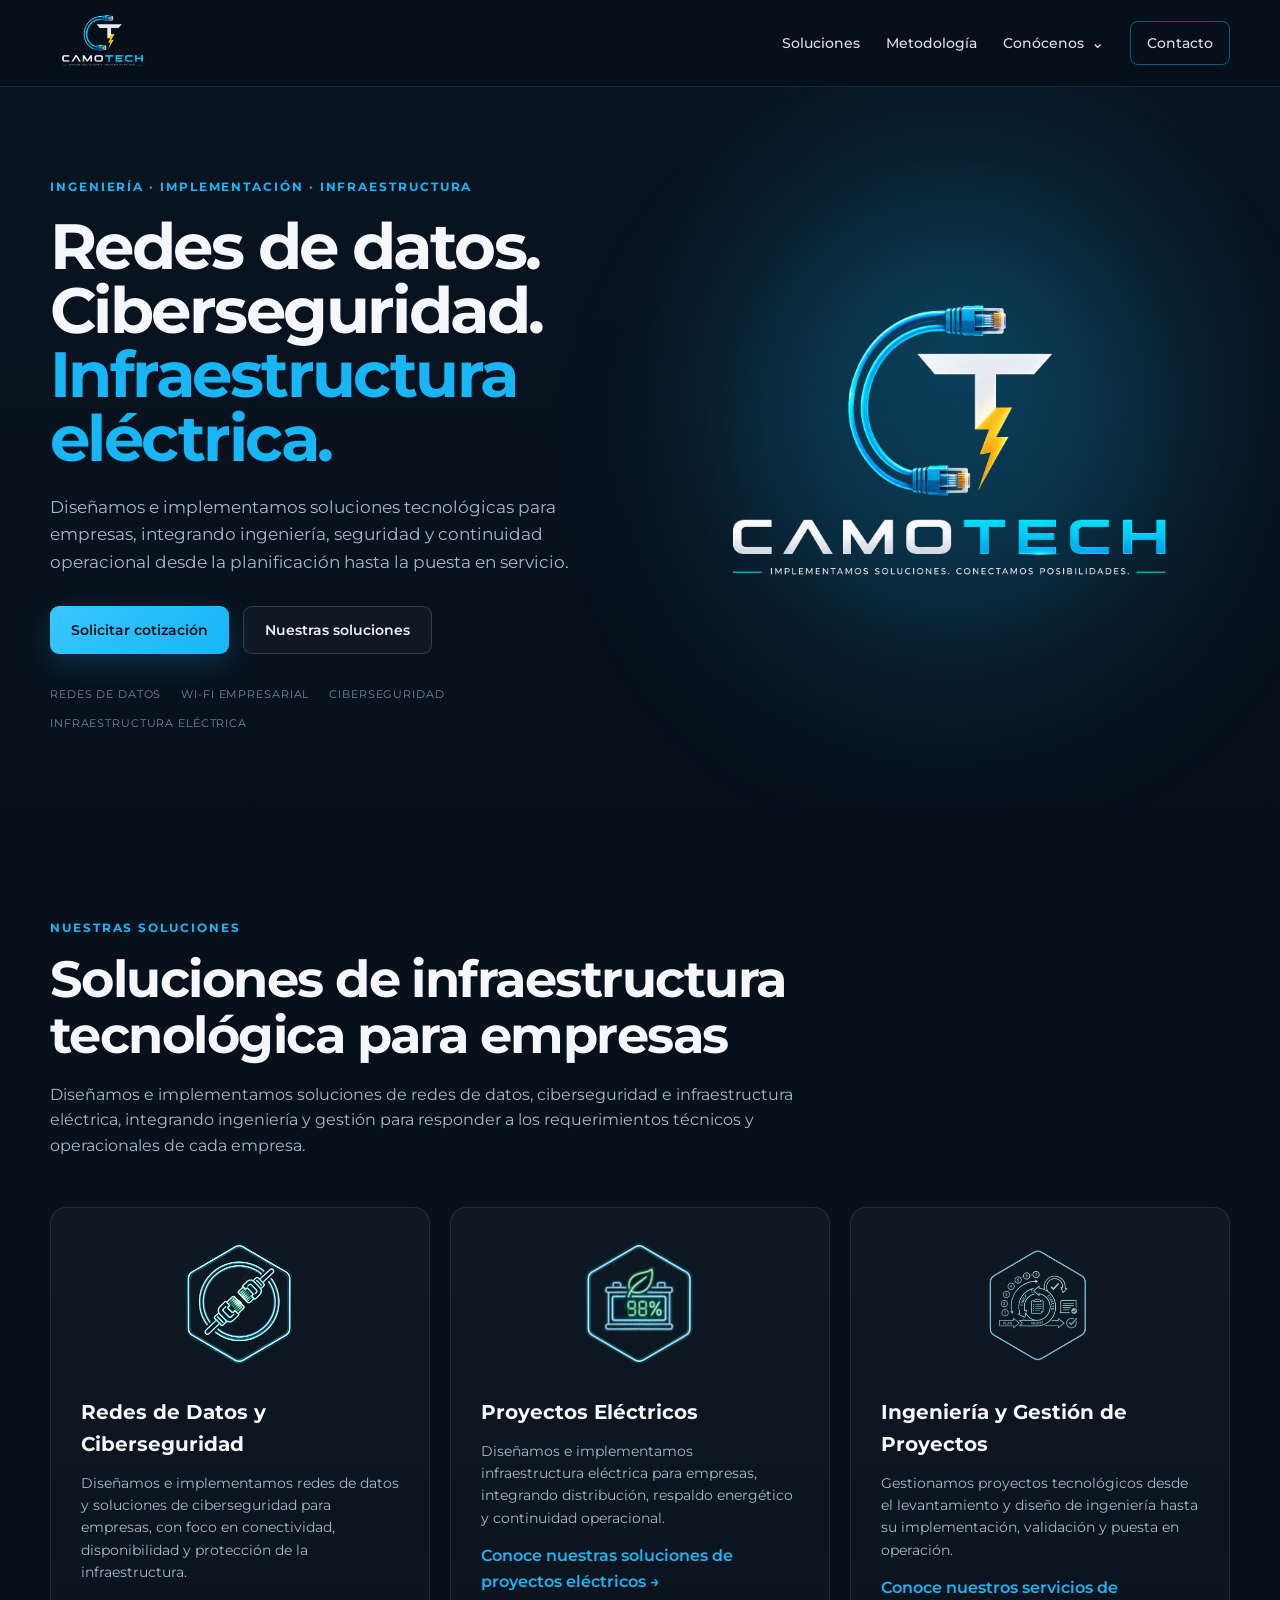
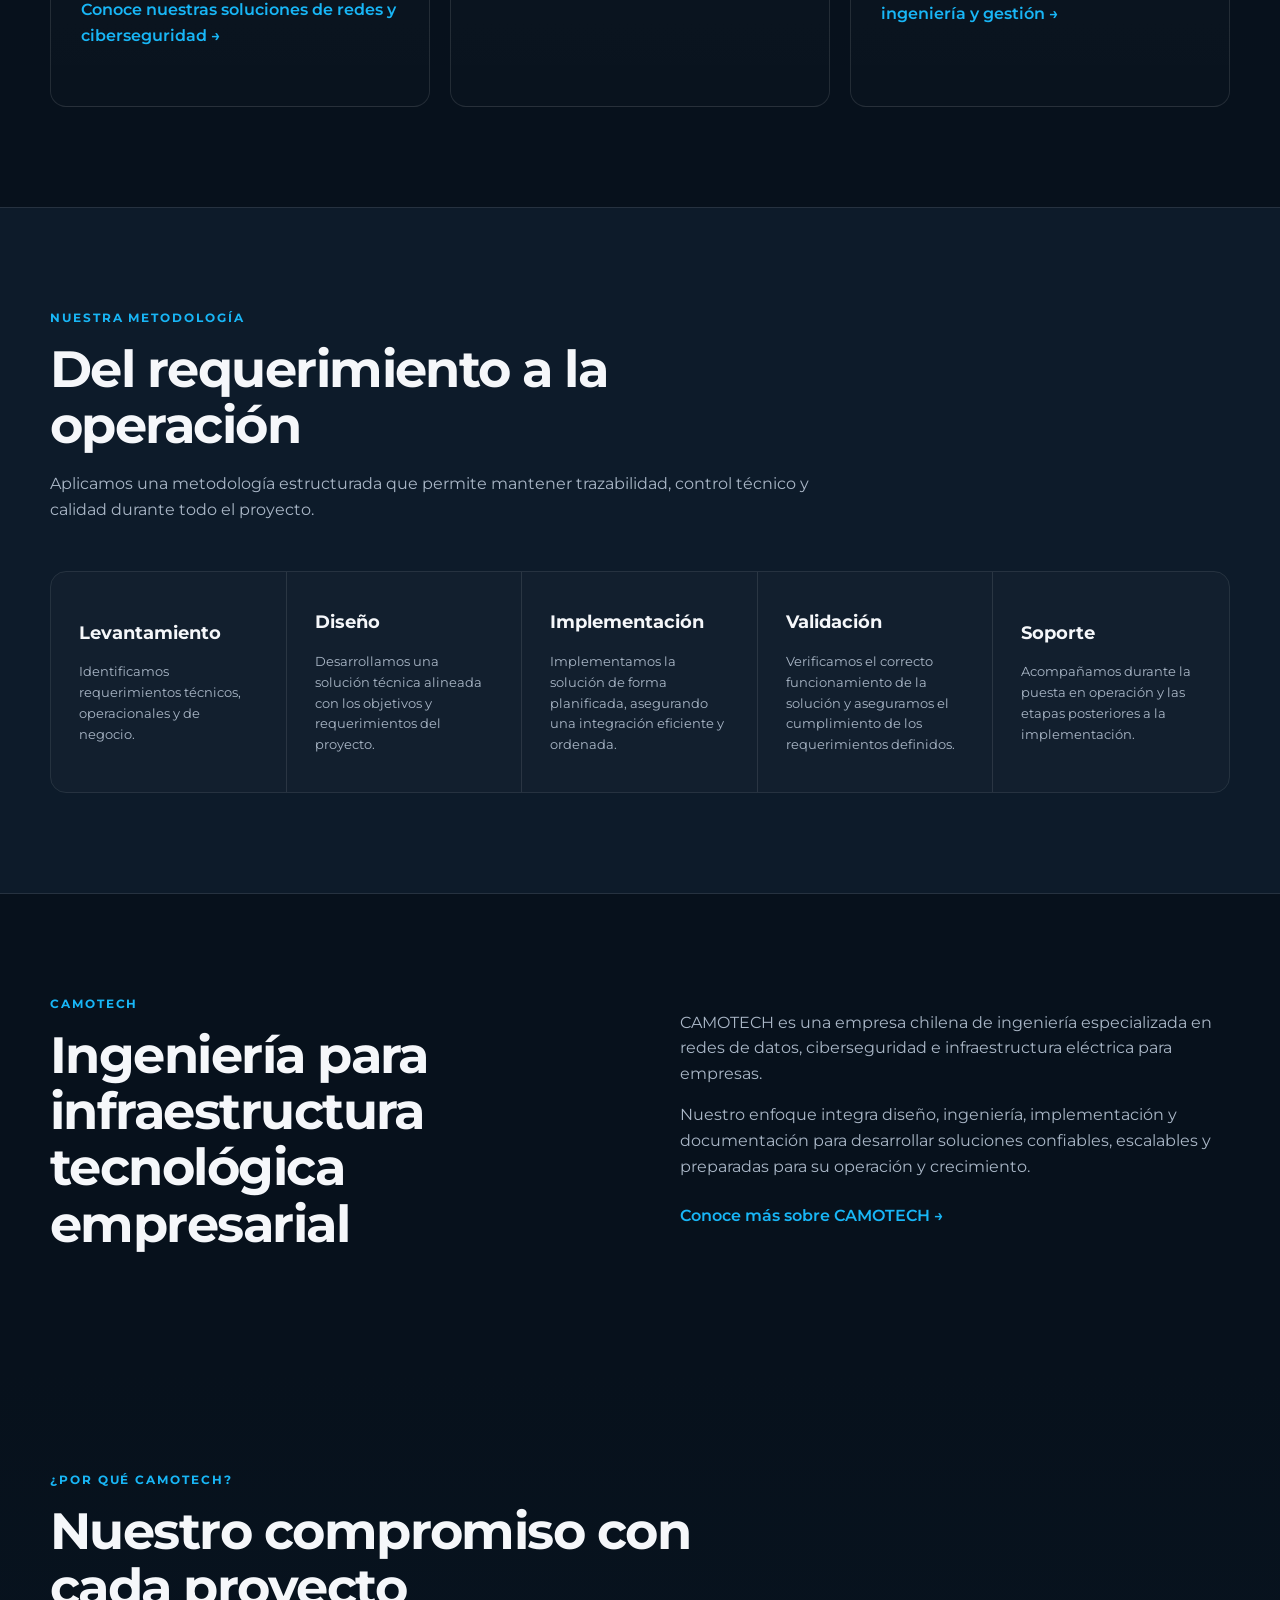
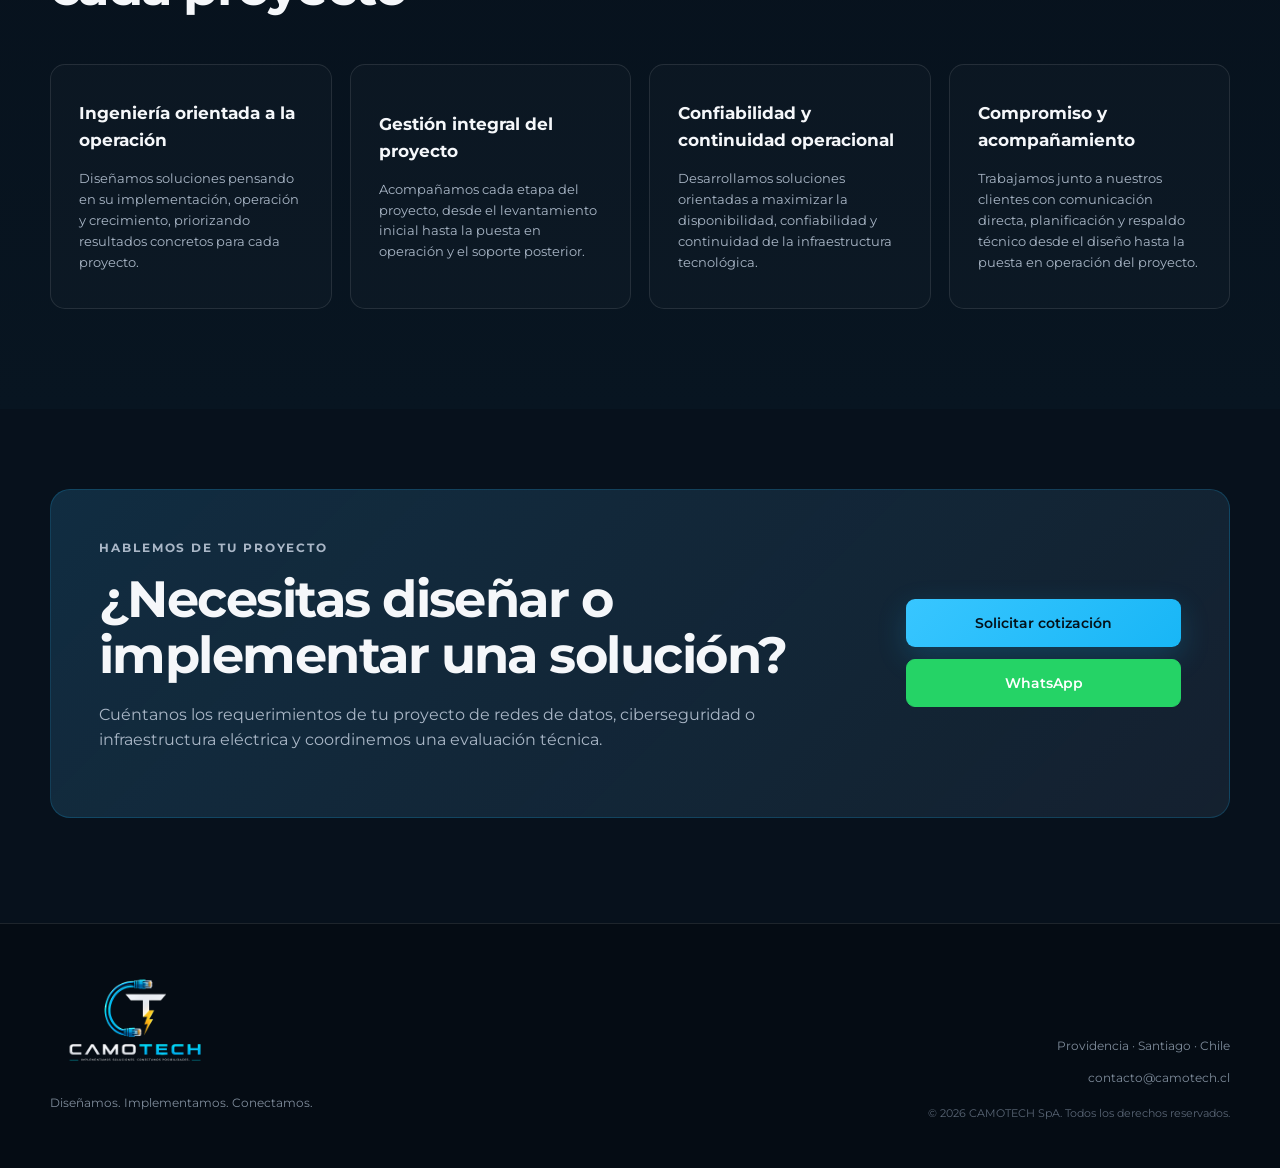
==== commit af4fa3cb: "Modificación de tarjetas 2" ====
--- a/index.html
+++ b/index.html
@@ -206,9 +206,9 @@
             </h3>
 
             <p>
-              Diseñamos e implementamos redes de datos seguras y de alto rendimiento,
-              integrando conectividad, Wi-Fi empresarial y ciberseguridad para
-              proteger y optimizar la infraestructura tecnológica.
+              Diseñamos e implementamos redes de datos y soluciones de
+              ciberseguridad para empresas, con foco en conectividad,
+              disponibilidad y protección de la infraestructura.
             </p>
              
           <a class="inline-link" href="redes-datos-ciberseguridad.html">
@@ -254,10 +254,9 @@
             </h3>
 
           <p>
-            Desarrollamos y gestionamos proyectos de infraestructura tecnológica,
-            desde el levantamiento y diseño de ingeniería hasta la implementación,
-            validación y puesta en operación.
-          </p>
+              Gestionamos proyectos tecnológicos desde el levantamiento y diseño
+              de ingeniería hasta su implementación, validación y puesta en operación.
+            </p>
 
         
             <a class="inline-link" href="ingenieria-gestion-proyectos.html">
